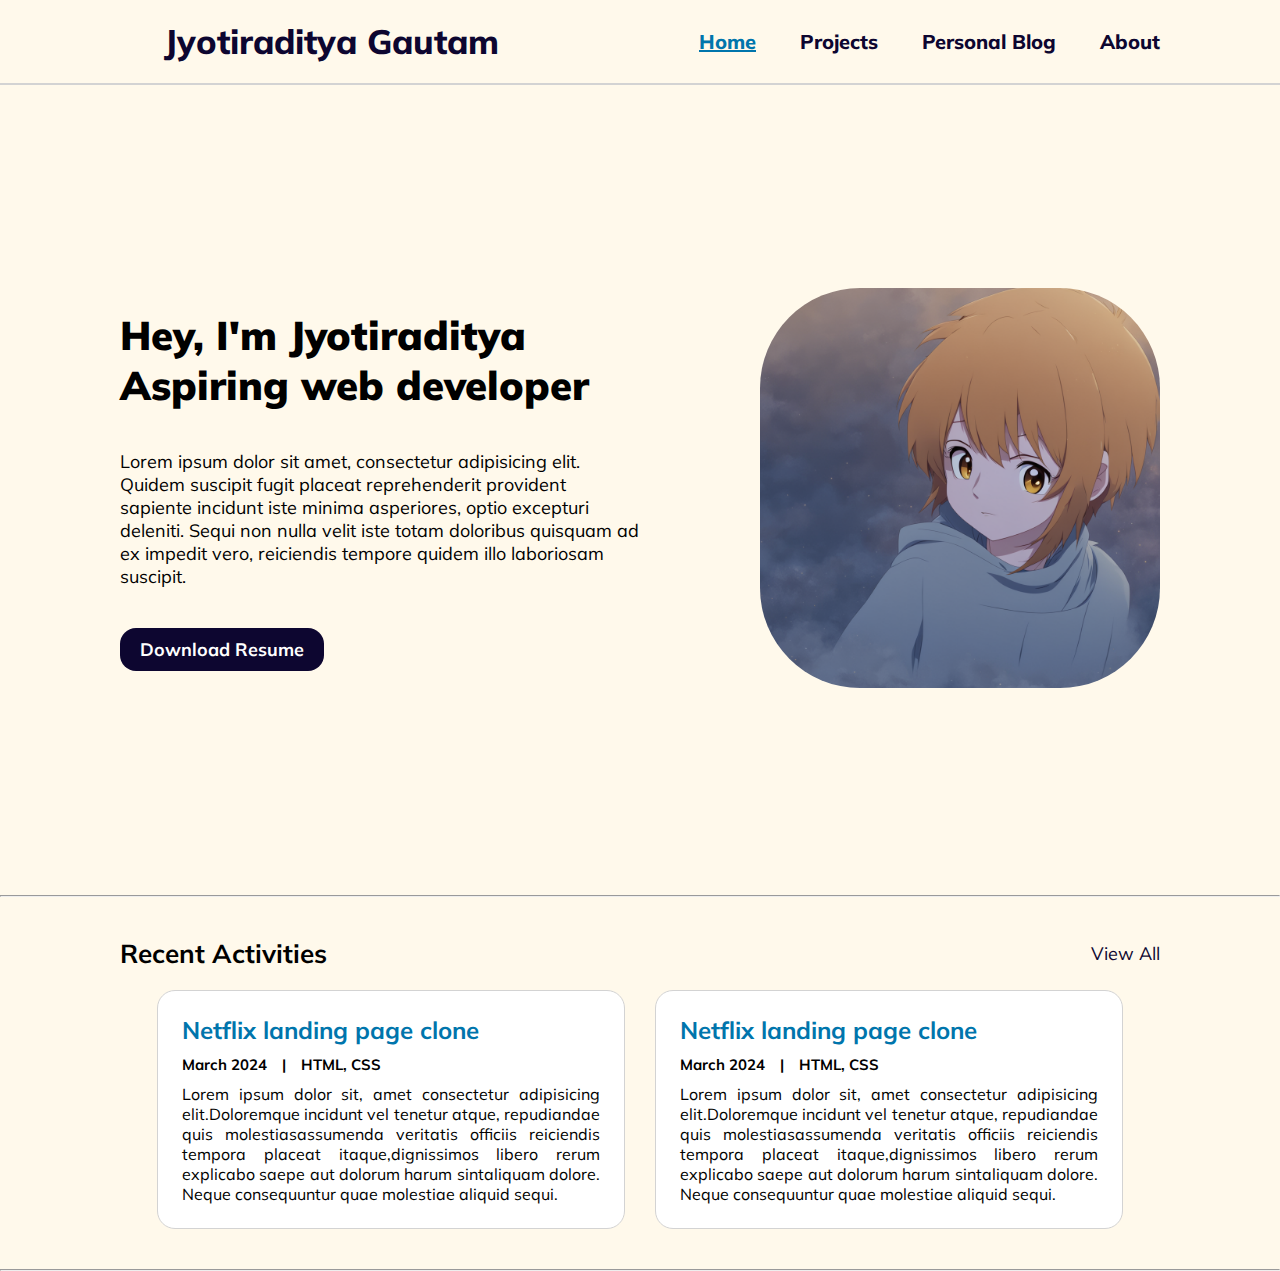
==== index.html @ eb699f63 "Initiated the portfolio website" ====
<!DOCTYPE html>
<html lang="en">
<head>
    <meta charset="UTF-8">
    <meta name="viewport" content="width=device-width, initial-scale=1.0">
    <title>Jyotiraditya Gautam</title>
    <link rel="shortcut icon" href="/assets/code.ico" type="image/x-icon">
    <link rel="stylesheet" href="/style.css">
</head>
<body>
    <nav>
        <div class="nav-items">
            <img src="" alt="" class="logo">
            <a href="/index.html" class="nav-name">Jyotiraditya Gautam</a>
        </div>
        <div class="nav-items">
            <a class="selected" href="/index.html">Home</a>
            <a href="/projects.html">Projects</a>
            <a href="/blog.html">Personal Blog</a>
            <a href="/about.html">About</a>
        </div>
    </nav>
    <main>
        <div class="info">
            <h1>
                Hey, I'm Jyotiraditya
                <br>
                Aspiring web developer
            </h1>
            <p>
                Lorem ipsum dolor sit amet, consectetur adipisicing elit. Quidem suscipit fugit placeat reprehenderit provident sapiente incidunt iste minima asperiores, optio excepturi deleniti. Sequi non nulla velit iste totam doloribus quisquam ad ex impedit vero, reiciendis tempore quidem illo laboriosam suscipit.
            </p>
            <button class="resume-btn">
                Download Resume
            </button>
        </div>
        <div class="desc-img">
            <img src="/assets/anime.png" alt="">
        </div>
    </main>
    <hr>
    <div class="recent">
        <div class="header">
            <h4>Recent Activities</h4>
            <a href="/blog.html" class="view-act">
                View All
            </a>
        </div>
        <div class="posts">
            <div class="post-content">
                <h3>
                    Netflix landing page clone
                </h3>
                <div class="details">
                    <h5>March 2024</h5>
                    <h5>|</h5>
                    <h5>HTML, CSS</h5>
                </div>
                <p>
                    Lorem ipsum dolor sit, amet consectetur adipisicing elit.Doloremque incidunt vel tenetur atque, repudiandae quis molestiasassumenda veritatis officiis reiciendis tempora placeat itaque,dignissimos libero rerum explicabo saepe aut dolorum harum sintaliquam dolore. Neque consequuntur quae molestiae aliquid sequi.
                </p>
            </div>
            <div class="post-content">
                <h3>
                    Netflix landing page clone
                </h3>
                <div class="details">
                    <h5>March 2024</h5>
                    <h5>|</h5>
                    <h5>HTML, CSS</h5>
                </div>
                <p>
                    Lorem ipsum dolor sit, amet consectetur adipisicing elit.Doloremque incidunt vel tenetur atque, repudiandae quis molestiasassumenda veritatis officiis reiciendis tempora placeat itaque,dignissimos libero rerum explicabo saepe aut dolorum harum sintaliquam dolore. Neque consequuntur quae molestiae aliquid sequi.
                </p>
            </div>
        </div>
    </div>
    <hr>
</body>
</html>
---- style.css ----
@import url('https://fonts.googleapis.com/css2?family=Mulish:ital,wght@0,200..1000;1,200..1000&family=Ubuntu:ital,wght@0,300;0,400;0,500;0,700;1,300;1,400;1,500;1,700&display=swap');


*{
    margin: 0;
    padding: 0;
    box-sizing: border-box;
    font-family: Mulish;
    /* cursor: none; */
}
body{
    background-color: #fff9eb;
}

nav a{
    text-decoration: none;
    color: #0D0630;
}

nav{
    width: 100%;
    padding: 20px 120px;
    display: flex;
    justify-content: space-between;
    align-items: center;
    font-size: 20px;
    font-weight: 800;
    border-bottom: 2px solid lightgray;
}

.nav-items{
    display: flex;
    gap: 44px;
}
.nav-name{
    font-size: 34px;
}
.nav-items a{
    transition: color 0.2s ease;
}

.nav-items a:hover,
.nav-items a.selected{
    color: #0075ac;
    text-decoration: underline;
}

main{
    /* margin-top: 100px; */
    padding: 0 120px;
    display: flex;
    justify-content: space-between;
    align-items: center;
    height: calc(100vh - 90px);
}
.info{
    width: 50%;
}
.info h1{
    font-size: 40px;
    font-weight: 900;
    margin-bottom: 40px;
}
.info p{
    font-size: 18px;
    margin-bottom: 40px;
}
.resume-btn{
    padding: 10px 20px;
    background-color: #0D0630;
    color: white;
    font-size: 18px;
    font-weight: bold;
    border-radius: 16px;
    border: none;
    transition: background 0.3s ease;
}
.resume-btn:hover{
    background-color: #0075ac;;
}
.desc-img img{
    width: 400px;
    border-radius: 25%;
}
.recent{
    
    padding: 40px 120px;
}

.recent .header{
    display: flex;
    align-items: center;
    justify-content: space-between;
    margin-bottom: 20px;
}

.recent .header h4{
    font-weight: 700;
    font-size: 26px;
}
.recent .header a{
    font-size: 18px;
    text-decoration: none;
    color: #0D0630;
}

.recent .posts{
    display: flex;
    justify-content: center;
    gap: 30px;
}
.post-content{
    background-color: rgb(255, 255, 255);
    padding: 24px;
    width: 45%;
    border: 1px solid lightgray;
    border-radius: 18px;
}
.details{
    font-size: 18px;
    display: flex;
    gap: 15px;
    margin-bottom: 10px;
}
.post-content h3{
    color: #0075ac;
    font-size: 24px;
    margin-bottom: 10px;
}
.post-content p{
    text-align: justify;
}
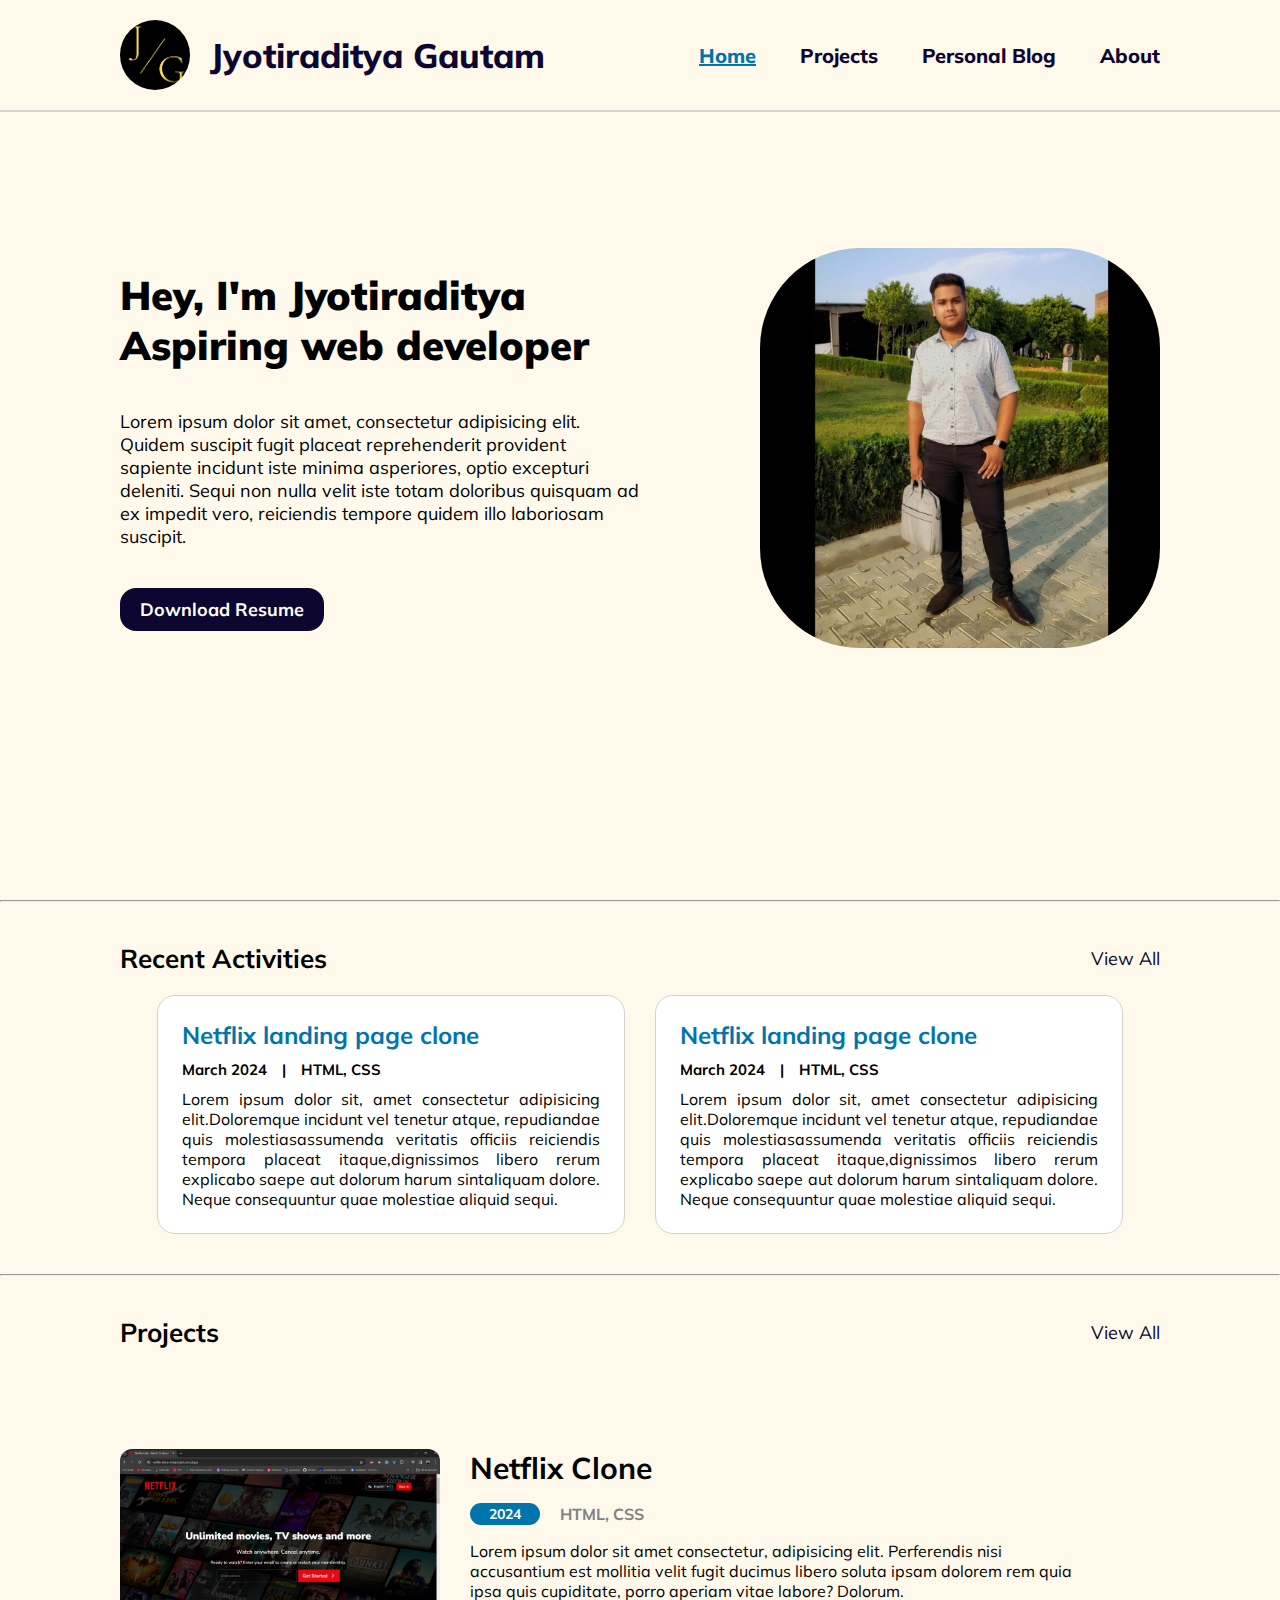
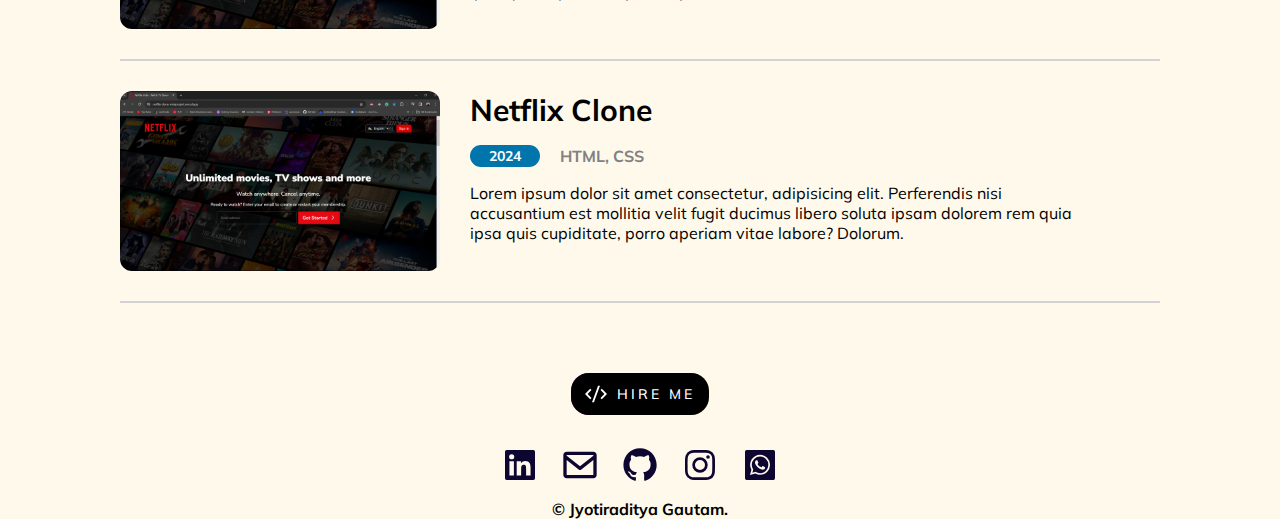
==== commit 9943abc6: "Added new files and updated portfolio. 10 March 2024" ====
--- a/index.html
+++ b/index.html
@@ -10,8 +10,10 @@
 <body>
     <nav>
         <div class="nav-items">
-            <img src="" alt="" class="logo">
-            <a href="/index.html" class="nav-name">Jyotiraditya Gautam</a>
+            <div class="name-logo">
+                <img src="/assets/logoself.jpg" alt="" class="logo">
+                <a href="/index.html" class="nav-name">Jyotiraditya Gautam</a>
+            </div>
         </div>
         <div class="nav-items">
             <a class="selected" href="/index.html">Home</a>
@@ -35,7 +37,7 @@
             </button>
         </div>
         <div class="desc-img">
-            <img src="/assets/anime.png" alt="">
+            <img src="/assets/self.jpg" alt="">
         </div>
     </main>
     <hr>
@@ -76,5 +78,55 @@
         </div>
     </div>
     <hr>
+    <div class="seperator">
+        <h4>Projects</h4>
+        <a href="/projects.html">View All</a>
+    </div>
+    <div class="project-container">
+        <div class="project-content">
+            <img src="/assets/netflix-ss.png" alt="">
+            <div class="project-desc">
+                <h3>Netflix Clone</h3>
+                <div class="project-info">
+                    <div class="year">2024</div>
+                    <h4>HTML, CSS</h4>
+                </div>
+                <p>
+                    Lorem ipsum dolor sit amet consectetur, adipisicing elit. Perferendis nisi accusantium est mollitia velit fugit ducimus libero soluta ipsam dolorem rem quia ipsa quis cupiditate, porro aperiam vitae labore? Dolorum.
+                </p>
+            </div>
+        </div>
+        <div class="project-content">
+            <img src="/assets/netflix-ss.png" alt="">
+            <div class="project-desc">
+                <h3>Netflix Clone</h3>
+                <div class="project-info">
+                    <div class="year">2024</div>
+                    <h4>HTML, CSS</h4>
+                </div>
+                <p>
+                    Lorem ipsum dolor sit amet consectetur, adipisicing elit. Perferendis nisi accusantium est mollitia velit fugit ducimus libero soluta ipsam dolorem rem quia ipsa quis cupiditate, porro aperiam vitae labore? Dolorum.
+                </p>
+            </div>
+        </div>
+    </div>
+    <footer>
+        <div class="socials">
+            <button class="hire-btn">
+                <span>
+                    <svg viewBox="0 0 24 24" xmlns="http://www.w3.org/2000/svg"><path d="M0 0h24v24H0z" fill="none"></path><path d="M24 12l-5.657 5.657-1.414-1.414L21.172 12l-4.243-4.243 1.414-1.414L24 12zM2.828 12l4.243 4.243-1.414 1.414L0 12l5.657-5.657L7.07 7.757 2.828 12zm6.96 9H7.66l6.552-18h2.128L9.788 21z" fill="currentColor"></path></svg>
+                    HIRE ME
+                </span>
+            </button>
+            <div class="links">
+                <a href="https://www.linkedin.com/in/jyotiraditya1924/" target="_blank"><svg xmlns="http://www.w3.org/2000/svg" width="40" height="40" viewBox="0 0 24 24" style="fill: #0D0630"><path d="M20 3H4a1 1 0 0 0-1 1v16a1 1 0 0 0 1 1h16a1 1 0 0 0 1-1V4a1 1 0 0 0-1-1zM8.339 18.337H5.667v-8.59h2.672v8.59zM7.003 8.574a1.548 1.548 0 1 1 0-3.096 1.548 1.548 0 0 1 0 3.096zm11.335 9.763h-2.669V14.16c0-.996-.018-2.277-1.388-2.277-1.39 0-1.601 1.086-1.601 2.207v4.248h-2.667v-8.59h2.56v1.174h.037c.355-.675 1.227-1.387 2.524-1.387 2.704 0 3.203 1.778 3.203 4.092v4.71z"></path></svg></a>
+                <a href="mailto:jyotiradityagautam@gmail.com"><svg xmlns="http://www.w3.org/2000/svg" width="40" height="40" viewBox="0 0 24 24" style="fill: #0D0630"><path d="M20 4H4c-1.103 0-2 .897-2 2v12c0 1.103.897 2 2 2h16c1.103 0 2-.897 2-2V6c0-1.103-.897-2-2-2zm0 2v.511l-8 6.223-8-6.222V6h16zM4 18V9.044l7.386 5.745a.994.994 0 0 0 1.228 0L20 9.044 20.002 18H4z"></path></svg></a>
+                <a href="https://github.com/Jyotir-1924"><svg xmlns="http://www.w3.org/2000/svg" width="40" height="40" viewBox="0 0 24 24" style="fill: #0D0630"><path fill-rule="evenodd" clip-rule="evenodd" d="M12.026 2c-5.509 0-9.974 4.465-9.974 9.974 0 4.406 2.857 8.145 6.821 9.465.499.09.679-.217.679-.481 0-.237-.008-.865-.011-1.696-2.775.602-3.361-1.338-3.361-1.338-.452-1.152-1.107-1.459-1.107-1.459-.905-.619.069-.605.069-.605 1.002.07 1.527 1.028 1.527 1.028.89 1.524 2.336 1.084 2.902.829.091-.645.351-1.085.635-1.334-2.214-.251-4.542-1.107-4.542-4.93 0-1.087.389-1.979 1.024-2.675-.101-.253-.446-1.268.099-2.64 0 0 .837-.269 2.742 1.021a9.582 9.582 0 0 1 2.496-.336 9.554 9.554 0 0 1 2.496.336c1.906-1.291 2.742-1.021 2.742-1.021.545 1.372.203 2.387.099 2.64.64.696 1.024 1.587 1.024 2.675 0 3.833-2.33 4.675-4.552 4.922.355.308.675.916.675 1.846 0 1.334-.012 2.41-.012 2.737 0 .267.178.577.687.479C19.146 20.115 22 16.379 22 11.974 22 6.465 17.535 2 12.026 2z"></path></svg></a>
+                <a href="https://www.instagram.com/jyotir.aditya.gautam/"><svg xmlns="http://www.w3.org/2000/svg" width="40" height="40" viewBox="0 0 24 24" style="fill: #0D0630"><path d="M11.999 7.377a4.623 4.623 0 1 0 0 9.248 4.623 4.623 0 0 0 0-9.248zm0 7.627a3.004 3.004 0 1 1 0-6.008 3.004 3.004 0 0 1 0 6.008z"></path><circle cx="16.806" cy="7.207" r="1.078"></circle><path d="M20.533 6.111A4.605 4.605 0 0 0 17.9 3.479a6.606 6.606 0 0 0-2.186-.42c-.963-.042-1.268-.054-3.71-.054s-2.755 0-3.71.054a6.554 6.554 0 0 0-2.184.42 4.6 4.6 0 0 0-2.633 2.632 6.585 6.585 0 0 0-.419 2.186c-.043.962-.056 1.267-.056 3.71 0 2.442 0 2.753.056 3.71.015.748.156 1.486.419 2.187a4.61 4.61 0 0 0 2.634 2.632 6.584 6.584 0 0 0 2.185.45c.963.042 1.268.055 3.71.055s2.755 0 3.71-.055a6.615 6.615 0 0 0 2.186-.419 4.613 4.613 0 0 0 2.633-2.633c.263-.7.404-1.438.419-2.186.043-.962.056-1.267.056-3.71s0-2.753-.056-3.71a6.581 6.581 0 0 0-.421-2.217zm-1.218 9.532a5.043 5.043 0 0 1-.311 1.688 2.987 2.987 0 0 1-1.712 1.711 4.985 4.985 0 0 1-1.67.311c-.95.044-1.218.055-3.654.055-2.438 0-2.687 0-3.655-.055a4.96 4.96 0 0 1-1.669-.311 2.985 2.985 0 0 1-1.719-1.711 5.08 5.08 0 0 1-.311-1.669c-.043-.95-.053-1.218-.053-3.654 0-2.437 0-2.686.053-3.655a5.038 5.038 0 0 1 .311-1.687c.305-.789.93-1.41 1.719-1.712a5.01 5.01 0 0 1 1.669-.311c.951-.043 1.218-.055 3.655-.055s2.687 0 3.654.055a4.96 4.96 0 0 1 1.67.311 2.991 2.991 0 0 1 1.712 1.712 5.08 5.08 0 0 1 .311 1.669c.043.951.054 1.218.054 3.655 0 2.436 0 2.698-.043 3.654h-.011z"></path></svg></a>
+                <a href="https://wa.me/916202332407/?text=Hey%20Jyotiraditya%21%20I%20would%20like%20to%20connect%20with%20you." target="_blank"><svg xmlns="http://www.w3.org/2000/svg" width="40" height="40" viewBox="0 0 24 24" style="fill: #0D0630"><path d="M12.043 6.925a4.985 4.985 0 0 0-4.98 4.979c-.001.94.263 1.856.761 2.649l.118.188-.503 1.837 1.885-.494.181.108a4.97 4.97 0 0 0 2.535.693h.001a4.986 4.986 0 0 0 4.979-4.978 4.946 4.946 0 0 0-1.456-3.522 4.946 4.946 0 0 0-3.521-1.46zm2.928 7.118c-.125.35-.723.668-1.01.711a2.044 2.044 0 0 1-.943-.059 8.51 8.51 0 0 1-.853-.315c-1.502-.648-2.482-2.159-2.558-2.26-.074-.1-.61-.812-.61-1.548 0-.737.386-1.099.523-1.249a.552.552 0 0 1 .4-.186c.1 0 .199.001.287.005.092.004.215-.035.336.257.125.3.425 1.036.462 1.111.037.074.062.162.013.262-.05.101-.074.162-.15.25-.074.088-.157.195-.224.263-.075.074-.153.155-.066.305.088.149.388.64.832 1.037.572.51 1.055.667 1.204.743.15.074.237.063.325-.038.087-.101.374-.437.474-.586.1-.15.199-.125.337-.076.137.051.873.412 1.022.487.148.074.249.112.287.175.036.062.036.361-.088.711z"></path><path d="M20 3H4a1 1 0 0 0-1 1v16a1 1 0 0 0 1 1h16a1 1 0 0 0 1-1V4a1 1 0 0 0-1-1zm-7.96 14.896h-.002a5.98 5.98 0 0 1-2.862-.729L6 18l.85-3.104a5.991 5.991 0 0 1 5.19-8.983 5.95 5.95 0 0 1 4.238 1.757 5.95 5.95 0 0 1 1.751 4.237 5.998 5.998 0 0 1-5.989 5.989z"></path></svg></a>
+            </div>
+            <p> &#169 Jyotiraditya Gautam.</p>
+        </div>
+    </footer>
 </body>
 </html>--- a/style.css
+++ b/style.css
@@ -6,7 +6,6 @@
     padding: 0;
     box-sizing: border-box;
     font-family: Mulish;
-    /* cursor: none; */
 }
 body{
     background-color: #fff9eb;
@@ -26,6 +25,13 @@
     font-size: 20px;
     font-weight: 800;
     border-bottom: 2px solid lightgray;
+    position: fixed;
+    z-index: 10;
+    background-color: #fff9eb;
+}
+.logo{
+    height: 70px;
+    border-radius: 50%;
 }
 
 .nav-items{
@@ -44,14 +50,18 @@
     color: #0075ac;
     text-decoration: underline;
 }
+.name-logo{
+    display: flex;
+    align-items: center;
+    gap: 20px;
+}
 
 main{
-    /* margin-top: 100px; */
     padding: 0 120px;
     display: flex;
     justify-content: space-between;
     align-items: center;
-    height: calc(100vh - 90px);
+    height: calc(100vh);
 }
 .info{
     width: 50%;
@@ -94,7 +104,8 @@
     margin-bottom: 20px;
 }
 
-.recent .header h4{
+.recent .header h4,
+.seperator h4{
     font-weight: 700;
     font-size: 26px;
 }
@@ -129,4 +140,144 @@
 }
 .post-content p{
     text-align: justify;
-}+}
+
+.seperator,.project-container{
+    padding: 40px 120px;
+}
+.seperator{
+    display: flex;
+    align-items: center;
+    justify-content: space-between;
+    margin-bottom: 20px;
+}
+.seperator a{
+    font-size: 18px;
+    text-decoration: none;
+    color: #0D0630;
+}
+
+.project-container img{
+    width: 320px;
+    border-radius: 12px;
+}
+
+.project-content{
+    display: flex;
+    gap: 30px;
+    margin-bottom: 30px;
+    padding-bottom: 30px;
+    border-bottom: 2px solid lightgray;
+}
+.project-desc h3{
+    font-size: 30px;
+    margin-bottom: 16px;
+}
+.project-info{
+    display: flex;
+    gap: 20px;
+    align-items: center;
+    margin-bottom: 16px;
+}
+.year{
+    background-color: #0075ac;
+    color: white;
+    width: 70px;
+    text-align: center;
+    padding: 2px 14px;
+    font-size: 14px;
+    font-weight: 700;
+    border-radius: 20px;
+}
+.project-info h4{
+    color: rgb(129, 129, 129);
+}
+.project-desc p{
+    width: 90%;
+}
+.socials{
+    display: flex;
+    flex-direction: column;
+    align-items: center;
+}
+.socials p{
+    font-weight: 700;
+}
+.links{
+    display: flex;
+    gap: 20px;
+    margin: 10px 0px;
+}
+
+.hire-btn {
+    position: relative;
+    font-weight: 500;
+    font-size: 14px;
+    letter-spacing: 3px;
+    border-radius: 18px;
+    cursor: pointer;
+    border: none;
+    background: linear-gradient(to right, #a805a8, #c5d13d);
+    color: white;
+    overflow: hidden;
+    margin-bottom: 20px;
+  }
+  
+.hire-btn svg {
+    width: 22px;
+    margin-right: 10px;
+}
+  
+.hire-btn span {
+    position: relative;
+    z-index: 10;
+    transition: color 0.4s;
+    display: inline-flex;
+    align-items: center;
+    padding: 10px 14px;
+}
+  
+.hire-btn::before,
+.hire-btn::after {
+    position: absolute;
+    top: 0;
+    left: 0;
+    width: 100%;
+    height: 100%;
+}
+  
+.hire-btn::before {
+    content: "";
+    background: #000;
+    width: 120%;
+    left: -10%;
+    transform: skew(30deg);
+    transition: transform 0.8s cubic-bezier(0.3, 1, 0.8, 1);
+}
+  
+.hire-btn:hover::before {
+    color: black;
+    transform: translate3d(100%, 0, 0);
+}
+  
+.hire-btn:active {
+    transform: scale(0.95);
+}
+
+.project-title{
+    margin: 80px 0px 40px 0px;
+    color: #0D0630;
+}
+.project-title a{
+    text-decoration: none;
+    font-size: 30px;
+    font-weight: 700;
+    color: #0D0630;
+}
+.project-title a:hover,
+.project-title a.selected{
+    font-size: 30px;
+    font-weight: 700;
+    color: #0075ac;
+    text-decoration: underline;
+}
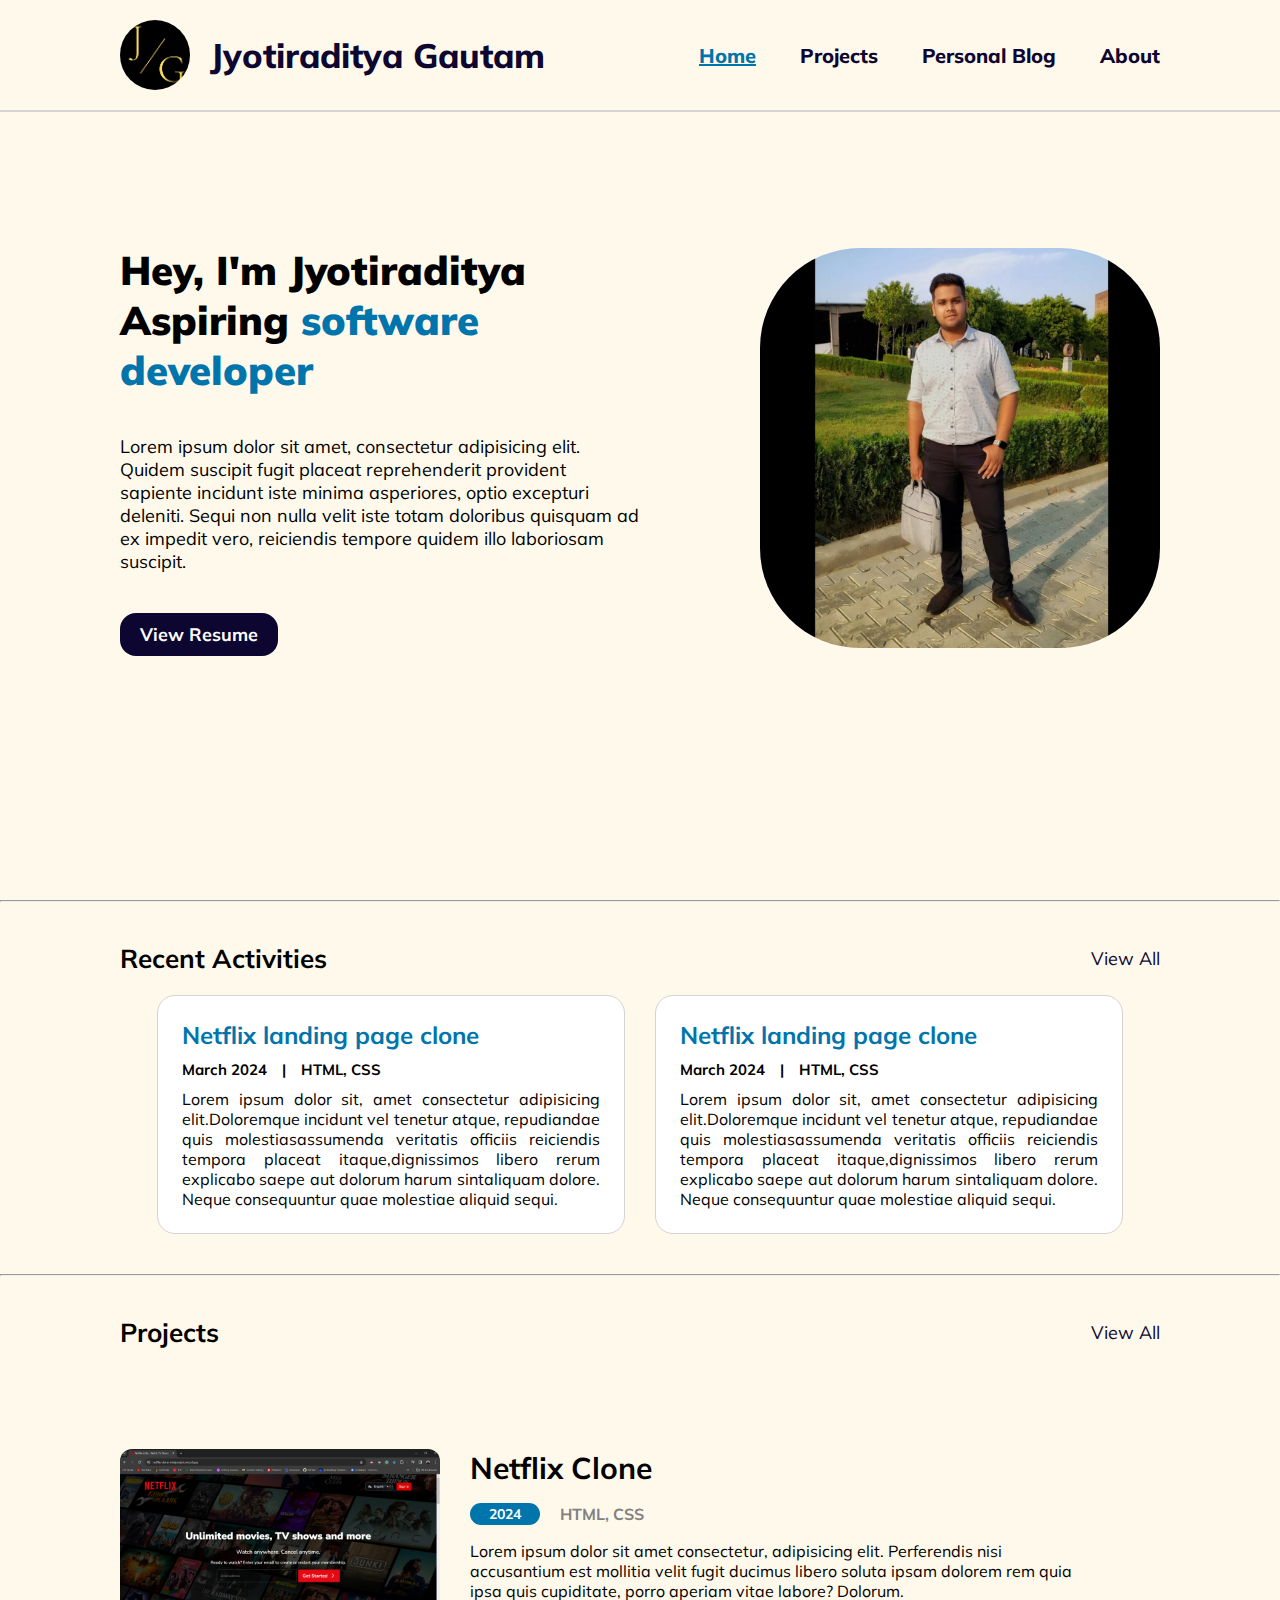
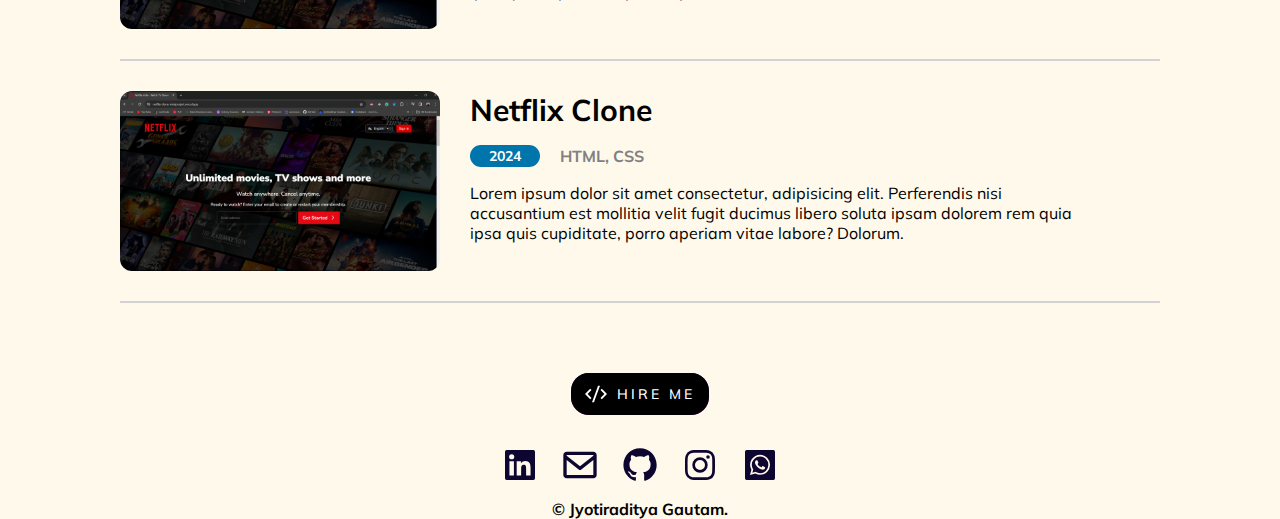
==== commit 9653708f: "Updated" ====
--- a/index.html
+++ b/index.html
@@ -27,13 +27,13 @@
             <h1>
                 Hey, I'm Jyotiraditya
                 <br>
-                Aspiring web developer
+                Aspiring <span class="title">software developer</span>
             </h1>
             <p>
                 Lorem ipsum dolor sit amet, consectetur adipisicing elit. Quidem suscipit fugit placeat reprehenderit provident sapiente incidunt iste minima asperiores, optio excepturi deleniti. Sequi non nulla velit iste totam doloribus quisquam ad ex impedit vero, reiciendis tempore quidem illo laboriosam suscipit.
             </p>
             <button class="resume-btn">
-                Download Resume
+                View Resume
             </button>
         </div>
         <div class="desc-img">
--- a/style.css
+++ b/style.css
@@ -6,6 +6,10 @@
     padding: 0;
     box-sizing: border-box;
     font-family: Mulish;
+}
+*::selection{
+    background-color: #23004b;
+    color: white;
 }
 body{
     background-color: #fff9eb;
@@ -63,6 +67,9 @@
     align-items: center;
     height: calc(100vh);
 }
+.title{
+    color: #0075ac;
+}
 .info{
     width: 50%;
 }
@@ -86,7 +93,10 @@
     transition: background 0.3s ease;
 }
 .resume-btn:hover{
-    background-color: #0075ac;;
+    background-color: #0075ac;
+}
+.resume-btn:active{
+    transform: scale(0.95);
 }
 .desc-img img{
     width: 400px;
@@ -133,7 +143,7 @@
     gap: 15px;
     margin-bottom: 10px;
 }
-.post-content h3{
+.post-content h3,.blog-content h3{
     color: #0075ac;
     font-size: 24px;
     margin-bottom: 10px;
@@ -217,7 +227,7 @@
     border-radius: 18px;
     cursor: pointer;
     border: none;
-    background: linear-gradient(to right, #a805a8, #c5d13d);
+    background: linear-gradient(to top, #e02de0,#000ea9);
     color: white;
     overflow: hidden;
     margin-bottom: 20px;
@@ -251,8 +261,7 @@
     background: #000;
     width: 120%;
     left: -10%;
-    transform: skew(30deg);
-    transition: transform 0.8s cubic-bezier(0.3, 1, 0.8, 1);
+    transition: transform 0.8s cubic-bezier(0.3,1,0.5,1);
 }
   
 .hire-btn:hover::before {
@@ -281,3 +290,56 @@
     color: #0075ac;
     text-decoration: underline;
 }
+.blog-title {
+    margin-top: 100px;
+    margin-bottom: 30px;
+}
+.blog-title a{
+    margin-bottom: 20px;
+    text-decoration: none;
+    font-size: 30px;
+    font-weight: 600;
+    color: #0D0630;
+    transition: color 0.3s ease;
+}
+.blog-title a:hover{
+    color: #0075ac;
+    text-decoration: underline;
+}
+.blog-content{
+    background-color: rgb(255, 255, 255);
+    padding: 24px;
+    width: 95%;
+    border: 1px solid lightgray;
+    border-radius: 18px;
+}
+.blogs{
+    margin: 0px auto;
+    display: flex;
+    flex-direction: column;
+    align-items: center;
+    gap: 45px;
+}
+.share{
+    display: flex;
+    align-items: center;
+    justify-content: flex-end;
+    gap: 10px;
+}
+.blog-read-more{
+    padding: 6px 10px;
+    background-color: #0D0630;
+    color: white;
+    font-size: 12px;
+    font-weight: bold;
+    border-radius: 16px;
+    border: none;
+    transition: background 0.3s ease;
+}
+
+.blog-read-more:hover{
+    background-color: #0075ac;
+}
+.blog-share-icons:hover{
+    fill: #0075ac;
+}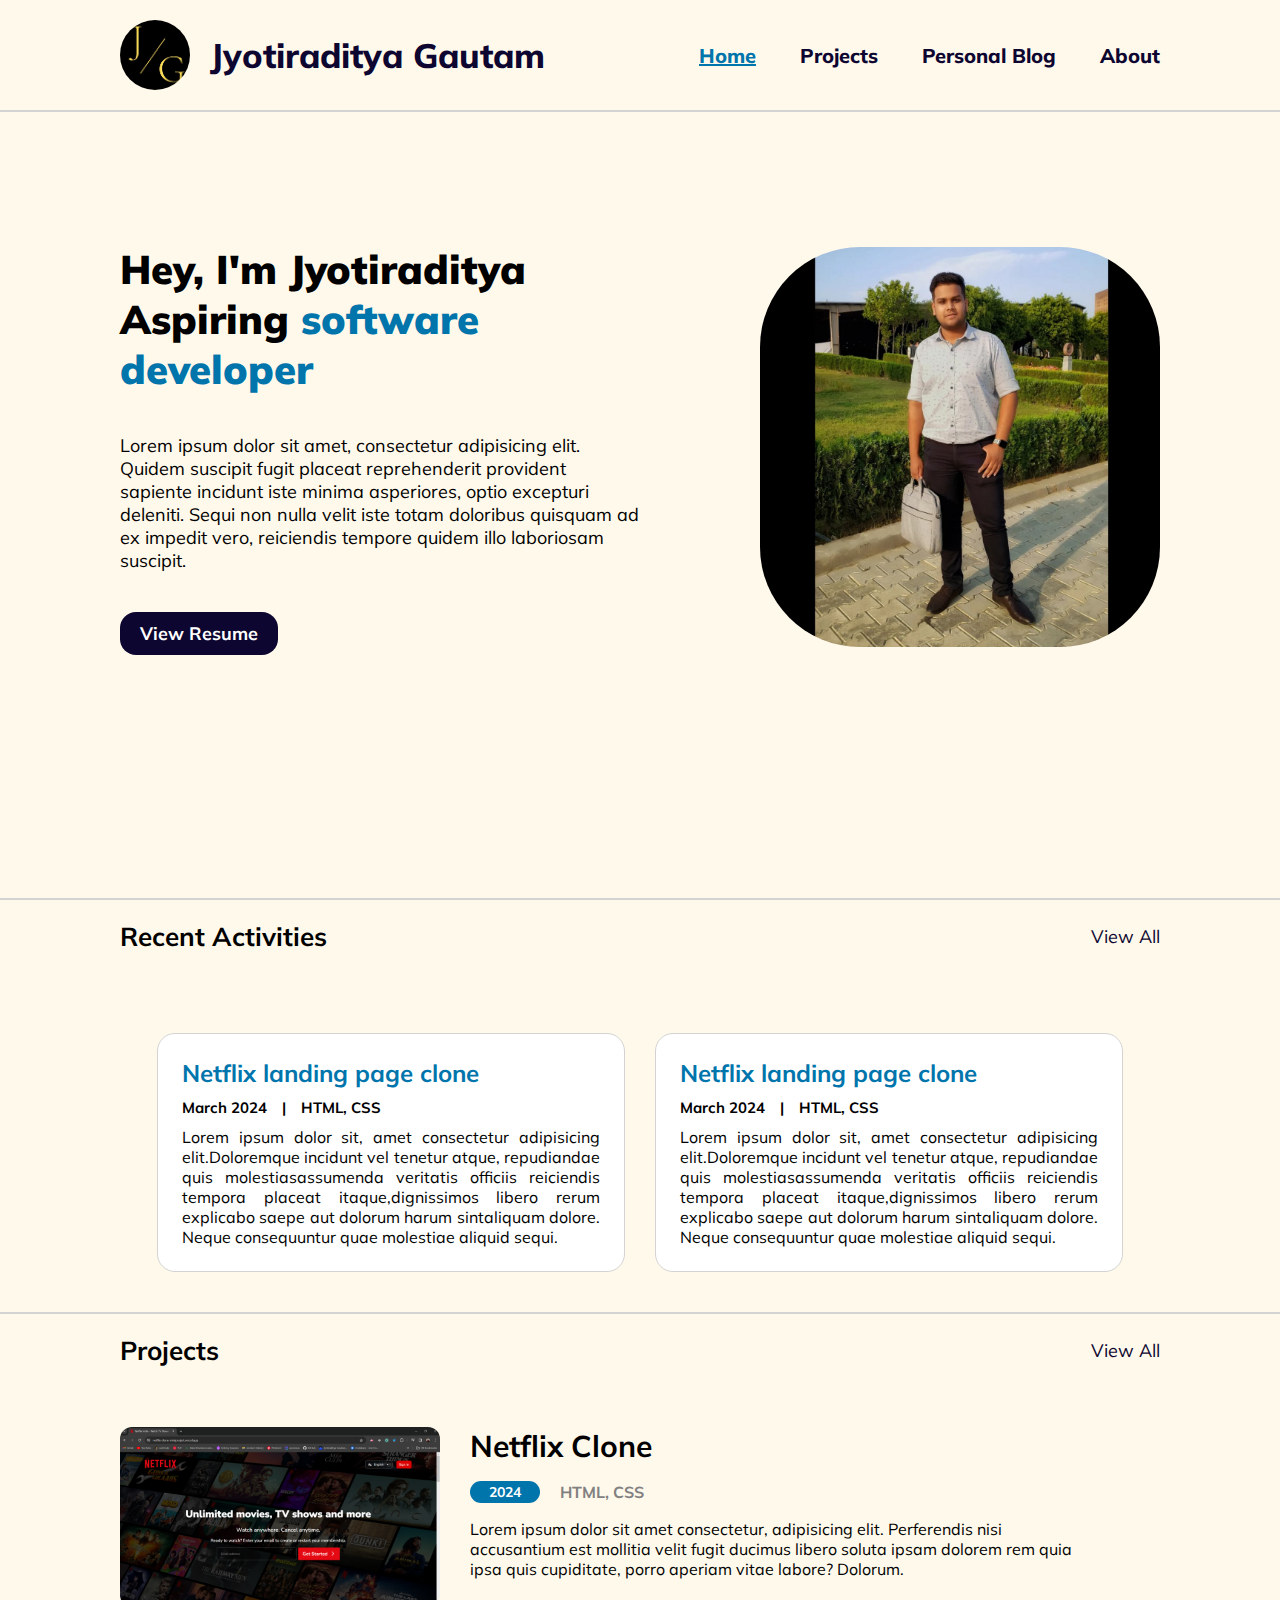
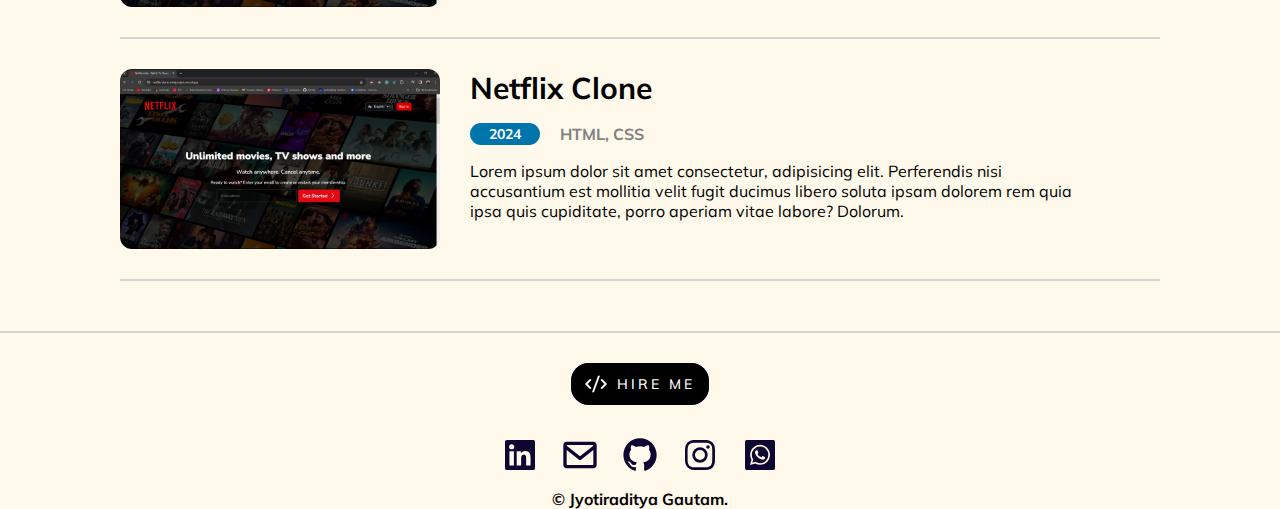
==== commit 427ce285: "Updated" ====
--- a/index.html
+++ b/index.html
@@ -40,14 +40,13 @@
             <img src="/assets/self.jpg" alt="">
         </div>
     </main>
-    <hr>
+    <div class="seperator">
+        <h4>Recent Activities</h4>
+        <a href="/blog.html" class="view-act">
+            View All
+        </a>
+    </div>
     <div class="recent">
-        <div class="header">
-            <h4>Recent Activities</h4>
-            <a href="/blog.html" class="view-act">
-                View All
-            </a>
-        </div>
         <div class="posts">
             <div class="post-content">
                 <h3>
@@ -77,7 +76,6 @@
             </div>
         </div>
     </div>
-    <hr>
     <div class="seperator">
         <h4>Projects</h4>
         <a href="/projects.html">View All</a>
@@ -121,8 +119,8 @@
             <div class="links">
                 <a href="https://www.linkedin.com/in/jyotiraditya1924/" target="_blank"><svg xmlns="http://www.w3.org/2000/svg" width="40" height="40" viewBox="0 0 24 24" style="fill: #0D0630"><path d="M20 3H4a1 1 0 0 0-1 1v16a1 1 0 0 0 1 1h16a1 1 0 0 0 1-1V4a1 1 0 0 0-1-1zM8.339 18.337H5.667v-8.59h2.672v8.59zM7.003 8.574a1.548 1.548 0 1 1 0-3.096 1.548 1.548 0 0 1 0 3.096zm11.335 9.763h-2.669V14.16c0-.996-.018-2.277-1.388-2.277-1.39 0-1.601 1.086-1.601 2.207v4.248h-2.667v-8.59h2.56v1.174h.037c.355-.675 1.227-1.387 2.524-1.387 2.704 0 3.203 1.778 3.203 4.092v4.71z"></path></svg></a>
                 <a href="mailto:jyotiradityagautam@gmail.com"><svg xmlns="http://www.w3.org/2000/svg" width="40" height="40" viewBox="0 0 24 24" style="fill: #0D0630"><path d="M20 4H4c-1.103 0-2 .897-2 2v12c0 1.103.897 2 2 2h16c1.103 0 2-.897 2-2V6c0-1.103-.897-2-2-2zm0 2v.511l-8 6.223-8-6.222V6h16zM4 18V9.044l7.386 5.745a.994.994 0 0 0 1.228 0L20 9.044 20.002 18H4z"></path></svg></a>
-                <a href="https://github.com/Jyotir-1924"><svg xmlns="http://www.w3.org/2000/svg" width="40" height="40" viewBox="0 0 24 24" style="fill: #0D0630"><path fill-rule="evenodd" clip-rule="evenodd" d="M12.026 2c-5.509 0-9.974 4.465-9.974 9.974 0 4.406 2.857 8.145 6.821 9.465.499.09.679-.217.679-.481 0-.237-.008-.865-.011-1.696-2.775.602-3.361-1.338-3.361-1.338-.452-1.152-1.107-1.459-1.107-1.459-.905-.619.069-.605.069-.605 1.002.07 1.527 1.028 1.527 1.028.89 1.524 2.336 1.084 2.902.829.091-.645.351-1.085.635-1.334-2.214-.251-4.542-1.107-4.542-4.93 0-1.087.389-1.979 1.024-2.675-.101-.253-.446-1.268.099-2.64 0 0 .837-.269 2.742 1.021a9.582 9.582 0 0 1 2.496-.336 9.554 9.554 0 0 1 2.496.336c1.906-1.291 2.742-1.021 2.742-1.021.545 1.372.203 2.387.099 2.64.64.696 1.024 1.587 1.024 2.675 0 3.833-2.33 4.675-4.552 4.922.355.308.675.916.675 1.846 0 1.334-.012 2.41-.012 2.737 0 .267.178.577.687.479C19.146 20.115 22 16.379 22 11.974 22 6.465 17.535 2 12.026 2z"></path></svg></a>
-                <a href="https://www.instagram.com/jyotir.aditya.gautam/"><svg xmlns="http://www.w3.org/2000/svg" width="40" height="40" viewBox="0 0 24 24" style="fill: #0D0630"><path d="M11.999 7.377a4.623 4.623 0 1 0 0 9.248 4.623 4.623 0 0 0 0-9.248zm0 7.627a3.004 3.004 0 1 1 0-6.008 3.004 3.004 0 0 1 0 6.008z"></path><circle cx="16.806" cy="7.207" r="1.078"></circle><path d="M20.533 6.111A4.605 4.605 0 0 0 17.9 3.479a6.606 6.606 0 0 0-2.186-.42c-.963-.042-1.268-.054-3.71-.054s-2.755 0-3.71.054a6.554 6.554 0 0 0-2.184.42 4.6 4.6 0 0 0-2.633 2.632 6.585 6.585 0 0 0-.419 2.186c-.043.962-.056 1.267-.056 3.71 0 2.442 0 2.753.056 3.71.015.748.156 1.486.419 2.187a4.61 4.61 0 0 0 2.634 2.632 6.584 6.584 0 0 0 2.185.45c.963.042 1.268.055 3.71.055s2.755 0 3.71-.055a6.615 6.615 0 0 0 2.186-.419 4.613 4.613 0 0 0 2.633-2.633c.263-.7.404-1.438.419-2.186.043-.962.056-1.267.056-3.71s0-2.753-.056-3.71a6.581 6.581 0 0 0-.421-2.217zm-1.218 9.532a5.043 5.043 0 0 1-.311 1.688 2.987 2.987 0 0 1-1.712 1.711 4.985 4.985 0 0 1-1.67.311c-.95.044-1.218.055-3.654.055-2.438 0-2.687 0-3.655-.055a4.96 4.96 0 0 1-1.669-.311 2.985 2.985 0 0 1-1.719-1.711 5.08 5.08 0 0 1-.311-1.669c-.043-.95-.053-1.218-.053-3.654 0-2.437 0-2.686.053-3.655a5.038 5.038 0 0 1 .311-1.687c.305-.789.93-1.41 1.719-1.712a5.01 5.01 0 0 1 1.669-.311c.951-.043 1.218-.055 3.655-.055s2.687 0 3.654.055a4.96 4.96 0 0 1 1.67.311 2.991 2.991 0 0 1 1.712 1.712 5.08 5.08 0 0 1 .311 1.669c.043.951.054 1.218.054 3.655 0 2.436 0 2.698-.043 3.654h-.011z"></path></svg></a>
+                <a href="https://github.com/Jyotir-1924" target="_blank"><svg xmlns="http://www.w3.org/2000/svg" width="40" height="40" viewBox="0 0 24 24" style="fill: #0D0630"><path fill-rule="evenodd" clip-rule="evenodd" d="M12.026 2c-5.509 0-9.974 4.465-9.974 9.974 0 4.406 2.857 8.145 6.821 9.465.499.09.679-.217.679-.481 0-.237-.008-.865-.011-1.696-2.775.602-3.361-1.338-3.361-1.338-.452-1.152-1.107-1.459-1.107-1.459-.905-.619.069-.605.069-.605 1.002.07 1.527 1.028 1.527 1.028.89 1.524 2.336 1.084 2.902.829.091-.645.351-1.085.635-1.334-2.214-.251-4.542-1.107-4.542-4.93 0-1.087.389-1.979 1.024-2.675-.101-.253-.446-1.268.099-2.64 0 0 .837-.269 2.742 1.021a9.582 9.582 0 0 1 2.496-.336 9.554 9.554 0 0 1 2.496.336c1.906-1.291 2.742-1.021 2.742-1.021.545 1.372.203 2.387.099 2.64.64.696 1.024 1.587 1.024 2.675 0 3.833-2.33 4.675-4.552 4.922.355.308.675.916.675 1.846 0 1.334-.012 2.41-.012 2.737 0 .267.178.577.687.479C19.146 20.115 22 16.379 22 11.974 22 6.465 17.535 2 12.026 2z"></path></svg></a>
+                <a href="https://www.instagram.com/jyotir.aditya.gautam/" target="_blank"><svg xmlns="http://www.w3.org/2000/svg" width="40" height="40" viewBox="0 0 24 24" style="fill: #0D0630"><path d="M11.999 7.377a4.623 4.623 0 1 0 0 9.248 4.623 4.623 0 0 0 0-9.248zm0 7.627a3.004 3.004 0 1 1 0-6.008 3.004 3.004 0 0 1 0 6.008z"></path><circle cx="16.806" cy="7.207" r="1.078"></circle><path d="M20.533 6.111A4.605 4.605 0 0 0 17.9 3.479a6.606 6.606 0 0 0-2.186-.42c-.963-.042-1.268-.054-3.71-.054s-2.755 0-3.71.054a6.554 6.554 0 0 0-2.184.42 4.6 4.6 0 0 0-2.633 2.632 6.585 6.585 0 0 0-.419 2.186c-.043.962-.056 1.267-.056 3.71 0 2.442 0 2.753.056 3.71.015.748.156 1.486.419 2.187a4.61 4.61 0 0 0 2.634 2.632 6.584 6.584 0 0 0 2.185.45c.963.042 1.268.055 3.71.055s2.755 0 3.71-.055a6.615 6.615 0 0 0 2.186-.419 4.613 4.613 0 0 0 2.633-2.633c.263-.7.404-1.438.419-2.186.043-.962.056-1.267.056-3.71s0-2.753-.056-3.71a6.581 6.581 0 0 0-.421-2.217zm-1.218 9.532a5.043 5.043 0 0 1-.311 1.688 2.987 2.987 0 0 1-1.712 1.711 4.985 4.985 0 0 1-1.67.311c-.95.044-1.218.055-3.654.055-2.438 0-2.687 0-3.655-.055a4.96 4.96 0 0 1-1.669-.311 2.985 2.985 0 0 1-1.719-1.711 5.08 5.08 0 0 1-.311-1.669c-.043-.95-.053-1.218-.053-3.654 0-2.437 0-2.686.053-3.655a5.038 5.038 0 0 1 .311-1.687c.305-.789.93-1.41 1.719-1.712a5.01 5.01 0 0 1 1.669-.311c.951-.043 1.218-.055 3.655-.055s2.687 0 3.654.055a4.96 4.96 0 0 1 1.67.311 2.991 2.991 0 0 1 1.712 1.712 5.08 5.08 0 0 1 .311 1.669c.043.951.054 1.218.054 3.655 0 2.436 0 2.698-.043 3.654h-.011z"></path></svg></a>
                 <a href="https://wa.me/916202332407/?text=Hey%20Jyotiraditya%21%20I%20would%20like%20to%20connect%20with%20you." target="_blank"><svg xmlns="http://www.w3.org/2000/svg" width="40" height="40" viewBox="0 0 24 24" style="fill: #0D0630"><path d="M12.043 6.925a4.985 4.985 0 0 0-4.98 4.979c-.001.94.263 1.856.761 2.649l.118.188-.503 1.837 1.885-.494.181.108a4.97 4.97 0 0 0 2.535.693h.001a4.986 4.986 0 0 0 4.979-4.978 4.946 4.946 0 0 0-1.456-3.522 4.946 4.946 0 0 0-3.521-1.46zm2.928 7.118c-.125.35-.723.668-1.01.711a2.044 2.044 0 0 1-.943-.059 8.51 8.51 0 0 1-.853-.315c-1.502-.648-2.482-2.159-2.558-2.26-.074-.1-.61-.812-.61-1.548 0-.737.386-1.099.523-1.249a.552.552 0 0 1 .4-.186c.1 0 .199.001.287.005.092.004.215-.035.336.257.125.3.425 1.036.462 1.111.037.074.062.162.013.262-.05.101-.074.162-.15.25-.074.088-.157.195-.224.263-.075.074-.153.155-.066.305.088.149.388.64.832 1.037.572.51 1.055.667 1.204.743.15.074.237.063.325-.038.087-.101.374-.437.474-.586.1-.15.199-.125.337-.076.137.051.873.412 1.022.487.148.074.249.112.287.175.036.062.036.361-.088.711z"></path><path d="M20 3H4a1 1 0 0 0-1 1v16a1 1 0 0 0 1 1h16a1 1 0 0 0 1-1V4a1 1 0 0 0-1-1zm-7.96 14.896h-.002a5.98 5.98 0 0 1-2.862-.729L6 18l.85-3.104a5.991 5.991 0 0 1 5.19-8.983 5.95 5.95 0 0 1 4.238 1.757 5.95 5.95 0 0 1 1.751 4.237 5.998 5.998 0 0 1-5.989 5.989z"></path></svg></a>
             </div>
             <p> &#169 Jyotiraditya Gautam.</p>
--- a/style.css
+++ b/style.css
@@ -62,6 +62,7 @@
 
 main{
     padding: 0 120px;
+    border-bottom: 2px solid lightgray;
     display: flex;
     justify-content: space-between;
     align-items: center;
@@ -103,7 +104,7 @@
     border-radius: 25%;
 }
 .recent{
-    
+    border-bottom: 2px solid lightgray;
     padding: 40px 120px;
 }
 
@@ -153,7 +154,7 @@
 }
 
 .seperator,.project-container{
-    padding: 40px 120px;
+    padding: 20px 120px;
 }
 .seperator{
     display: flex;
@@ -206,6 +207,8 @@
     width: 90%;
 }
 .socials{
+    border-top: 2px solid lightgray;
+
     display: flex;
     flex-direction: column;
     align-items: center;
@@ -220,6 +223,7 @@
 }
 
 .hire-btn {
+    margin-top: 30px;
     position: relative;
     font-weight: 500;
     font-size: 14px;
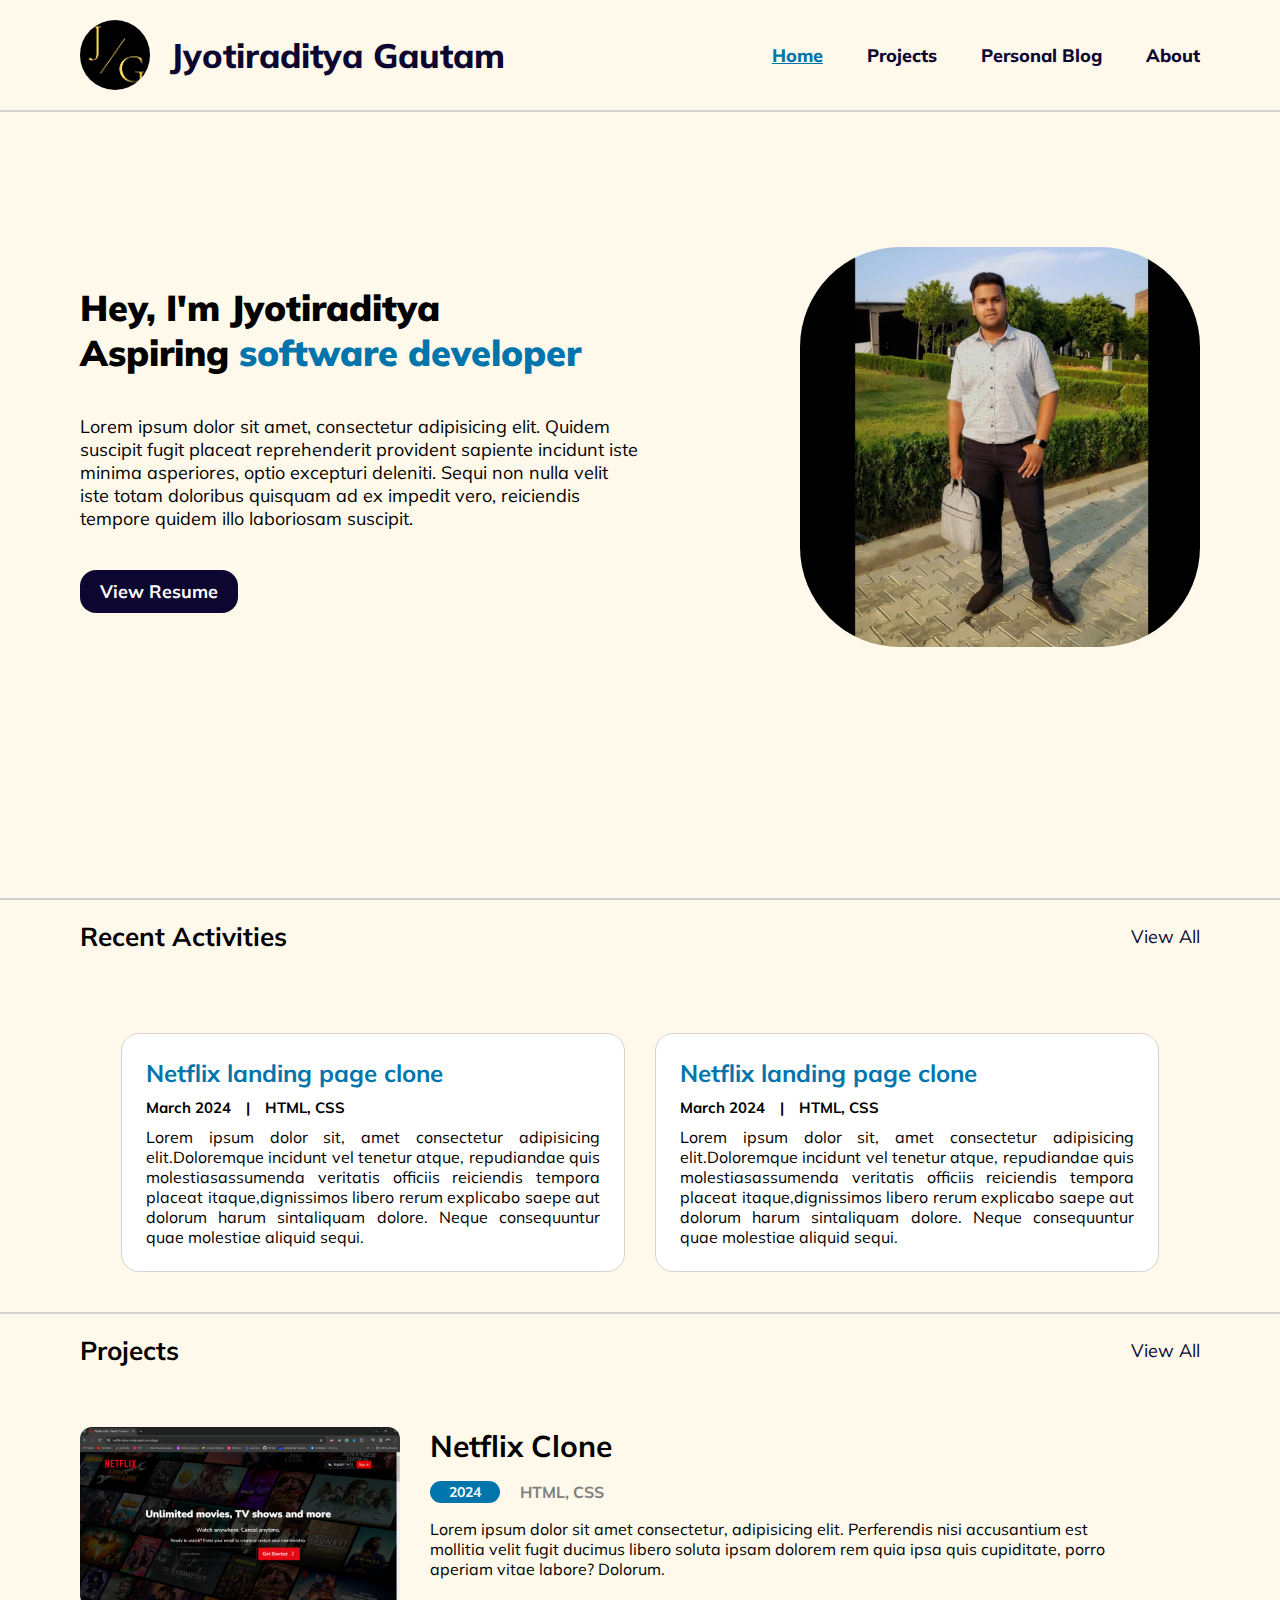
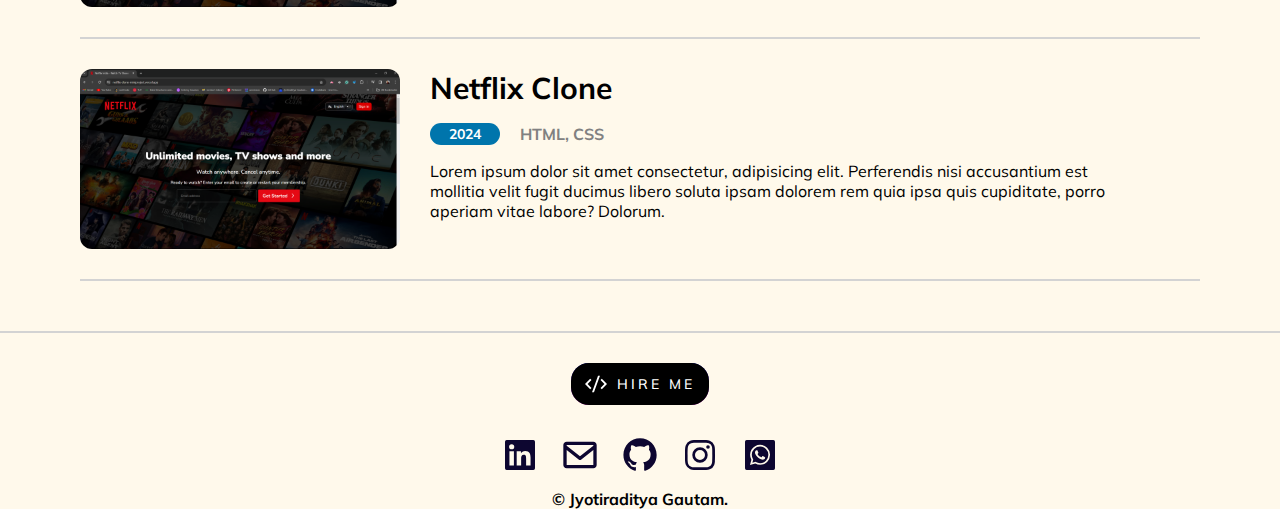
==== commit 75ca7b5f: "Ready for debugging" ====
--- a/index.html
+++ b/index.html
@@ -37,7 +37,7 @@
             </button>
         </div>
         <div class="desc-img">
-            <img src="/assets/self.jpg" alt="">
+            <img src="/assets/self.jpg" alt="" class="self-img">
         </div>
     </main>
     <div class="seperator">
--- a/style.css
+++ b/style.css
@@ -156,6 +156,9 @@
 .seperator,.project-container{
     padding: 20px 120px;
 }
+.project-container-projectpage{
+    padding: 40px 120px;
+}
 .seperator{
     display: flex;
     align-items: center;
@@ -169,6 +172,10 @@
 }
 
 .project-container img{
+    width: 320px;
+    border-radius: 12px;
+}
+.project-container-projectpage img{
     width: 320px;
     border-radius: 12px;
 }
@@ -208,7 +215,6 @@
 }
 .socials{
     border-top: 2px solid lightgray;
-
     display: flex;
     flex-direction: column;
     align-items: center;
@@ -346,4 +352,163 @@
 }
 .blog-share-icons:hover{
     fill: #0075ac;
+}
+
+/* Responsive queries */
+
+@media screen and (max-width:1400px) {
+    nav{
+        padding: 20px 80px;
+        font-size: 18px;
+    }
+    main{
+        padding: 0px 80px;
+    }
+    .info h1{
+        font-size: 36px;
+    }
+    .seperator,.project-container,.project-container-projectpage{
+        padding: 20px 80px;
+    }
+    .recent{
+        padding: 40px 80px;
+    }
+}
+@media screen and (max-width:1200px) {
+    nav{
+        padding: 20px 40px;
+        font-size: 16px;
+    }
+    nav .nav-name{
+        font-size: 20px;
+    }
+    .logo{
+        height: 40px;
+    }
+    .info{
+        width: 60%;
+        text-align: justify;
+    }
+    .info h1{
+        font-size: 36px;
+    }
+    .info p{
+        font-size: 16px;
+    }
+    .desc-img img{
+        width: 300px;
+        border-radius: 25%;
+    }
+    main{
+        padding: 0px 40px;
+    }
+    .seperator,.project-container,.project-container-projectpage{
+        padding: 20px 40px;
+    }
+    .recent{
+        padding: 40px 40px;
+    }
+    .project-desc p{
+        width: 100%;
+        text-align: justify                      ;
+    }
+}
+@media screen and (max-width:936px) {
+    nav{
+        padding: 20px 20px;
+        font-size: 16px;
+    }
+    nav .nav-name{
+        font-size: 16px;
+    }
+    .nav-items{
+        gap: 20px;
+    }
+    .logo{
+        height: 40px;
+    }
+    .info{
+        width: 60%;
+        text-align: justify;
+    }
+    .info h1{
+        font-size: 26px;
+    }
+    .info p{
+        font-size: 14px;
+    }
+    .desc-img img{
+        width: 250px;
+        border-radius: 40%;
+    }
+    main{
+        padding: 0px 20px;
+    }
+    .seperator,.project-container,.project-container-projectpage{
+        padding: 20px 20px;
+    }
+    .recent{
+        padding: 40px 20px;
+    }
+    .project-desc p{
+        width: 100%;
+        text-align: justify                      ;
+    }
+    .resume-btn{
+        padding: 10px 10px;
+        font-size: 14px;
+    }
+    .post-content h3,.blog-content h3{
+        font-size: 18px;
+        margin-bottom: 10px;
+    }
+    .details{
+        font-size: 16px;
+    }
+    .project-content{
+        flex-direction: column;
+    }
+    .project-content img{
+        width: 100%;
+    }
+}
+@media screen and (max-width:680px){
+    .logo,.nav-name{
+        display: none;
+    }
+    nav{
+        justify-content: center;
+        position: static;
+    }
+    main{               
+        margin: 10px 0px;
+        padding: 10px;
+        flex-direction: column;
+    }
+    .info{
+        width: 80%;
+    }
+    .info h1{
+        font-size: 24px;
+    }
+    .desc-img{
+        width: 80%;
+        margin-bottom: 50px;
+        display: flex;
+        align-items: center;
+        justify-content: space-evenly;
+    }
+    .desc-img img{
+        width: 80%;
+        border-radius: 50%;
+    }
+    .posts{
+        flex-direction: column;
+    }
+    .post-content{
+        width: 100%;
+    }
+    main{
+        border: none;
+    }
 }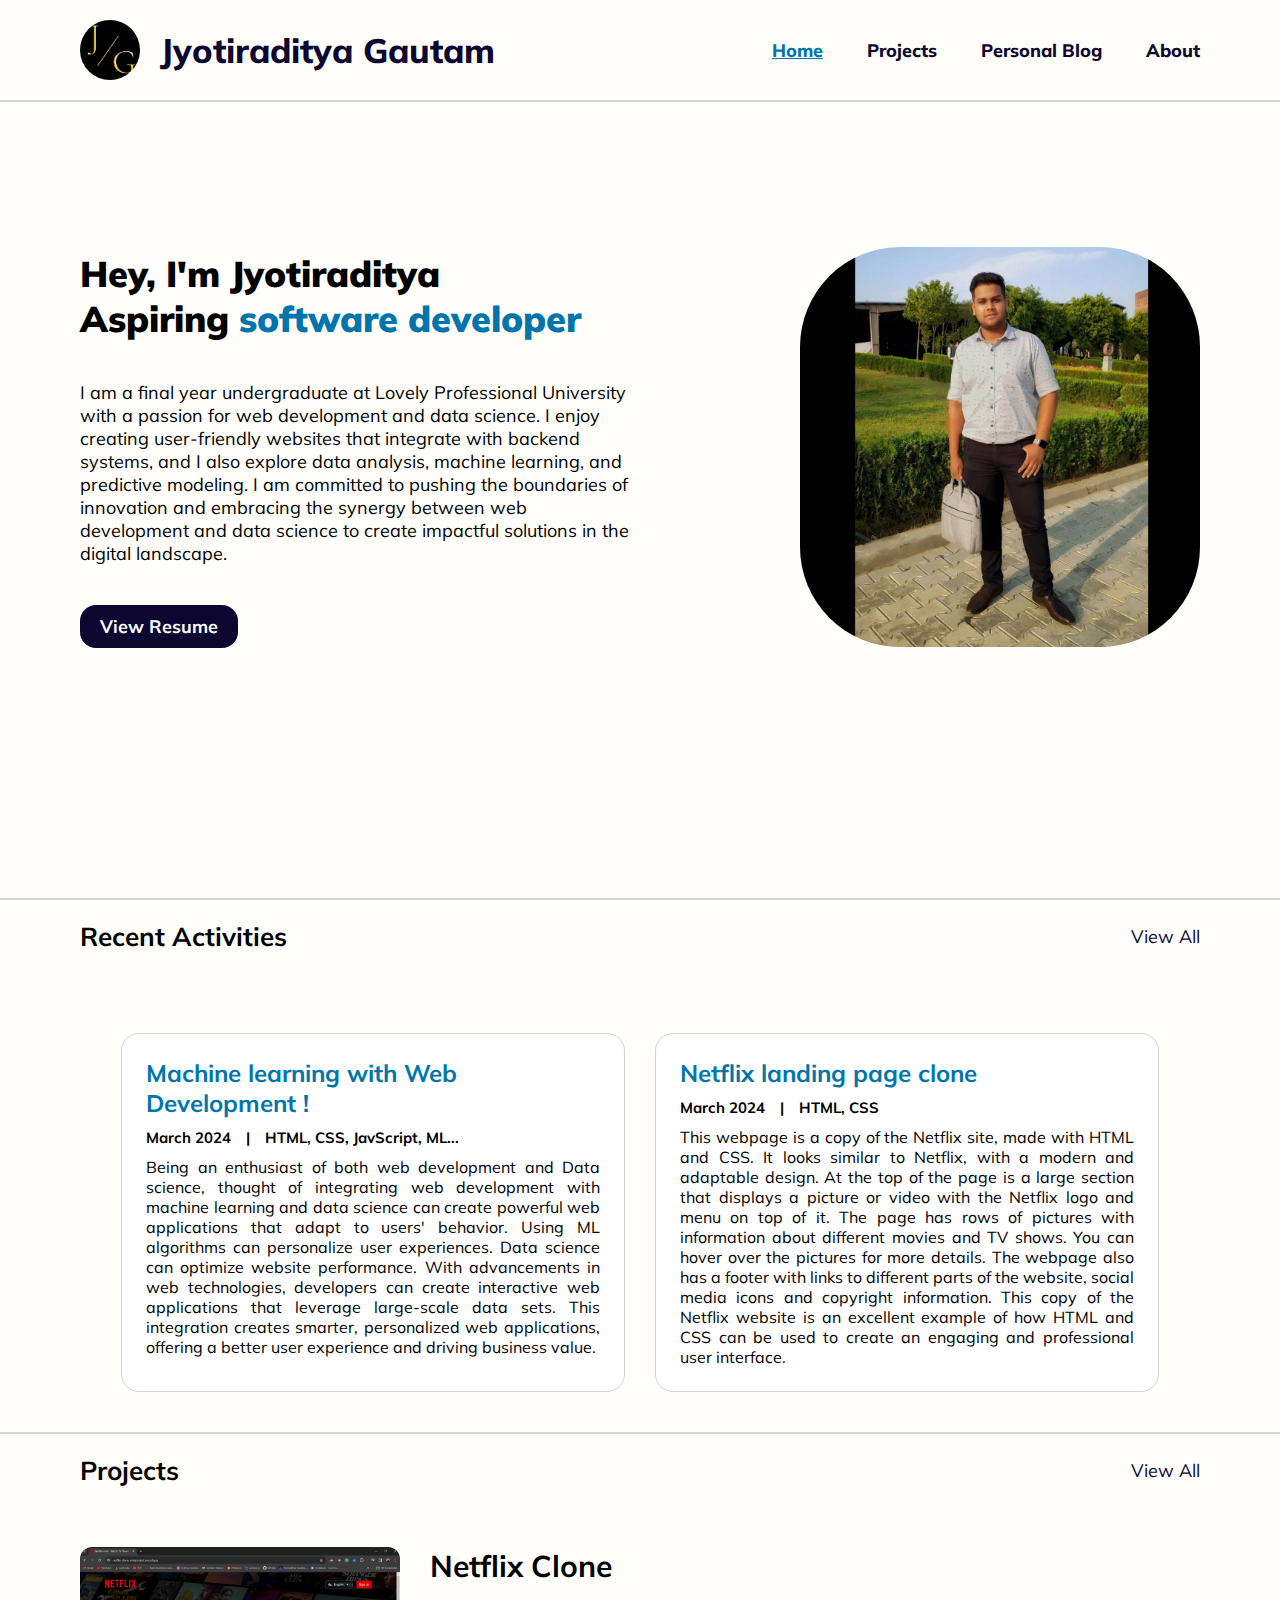
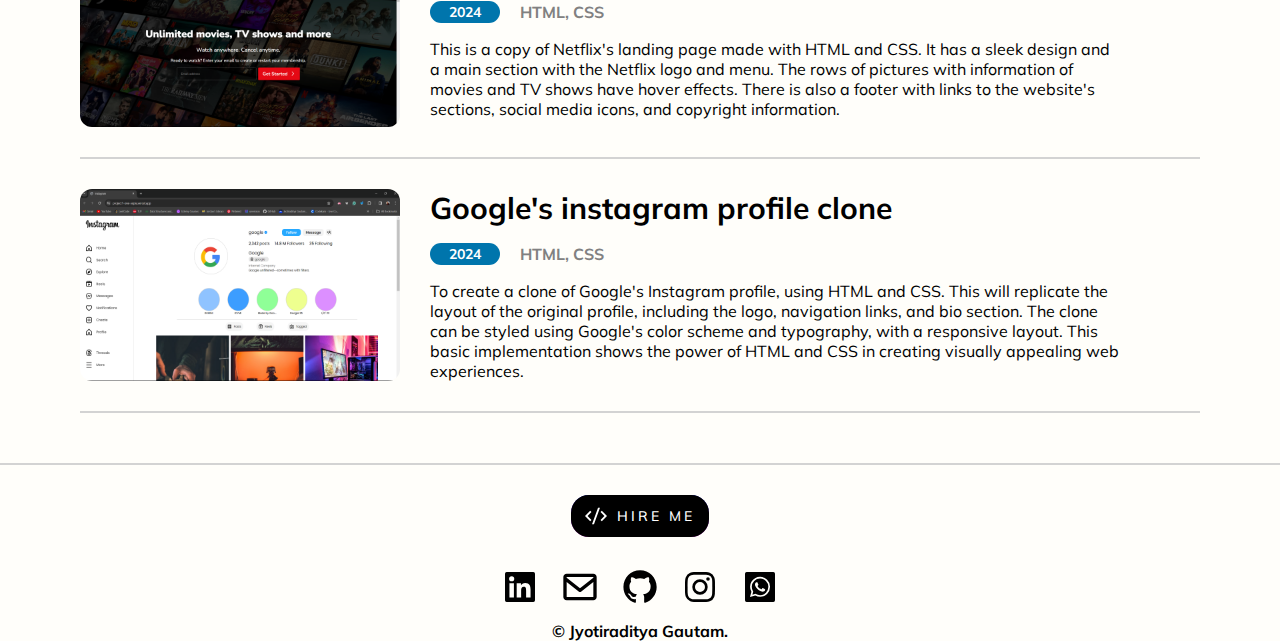
==== commit 527d6fbb: "UPdated the info and added sections and images" ====
--- a/index.html
+++ b/index.html
@@ -30,11 +30,13 @@
                 Aspiring <span class="title">software developer</span>
             </h1>
             <p>
-                Lorem ipsum dolor sit amet, consectetur adipisicing elit. Quidem suscipit fugit placeat reprehenderit provident sapiente incidunt iste minima asperiores, optio excepturi deleniti. Sequi non nulla velit iste totam doloribus quisquam ad ex impedit vero, reiciendis tempore quidem illo laboriosam suscipit.
+                I am a final year undergraduate at Lovely Professional University with a passion for web development and data science. I enjoy creating user-friendly websites that integrate with backend systems, and I also explore data analysis, machine learning, and predictive modeling. I am committed to pushing the boundaries of innovation and embracing the synergy between web development and data science to create impactful solutions in the digital landscape.
             </p>
-            <button class="resume-btn">
-                View Resume
-            </button>
+            <a href="https://drive.google.com/file/d/1vKI4GI71bSAP-erOUuPCCVqHHoG929ma/view?usp=sharing" target="_blank">
+                <button class="resume-btn">
+                    View Resume
+                </button>
+            </a>
         </div>
         <div class="desc-img">
             <img src="/assets/self.jpg" alt="" class="self-img">
@@ -50,15 +52,15 @@
         <div class="posts">
             <div class="post-content">
                 <h3>
-                    Netflix landing page clone
+                    Machine learning with Web Development !
                 </h3>
                 <div class="details">
                     <h5>March 2024</h5>
                     <h5>|</h5>
-                    <h5>HTML, CSS</h5>
+                    <h5>HTML, CSS, JavScript, ML...</h5>
                 </div>
                 <p>
-                    Lorem ipsum dolor sit, amet consectetur adipisicing elit.Doloremque incidunt vel tenetur atque, repudiandae quis molestiasassumenda veritatis officiis reiciendis tempora placeat itaque,dignissimos libero rerum explicabo saepe aut dolorum harum sintaliquam dolore. Neque consequuntur quae molestiae aliquid sequi.
+                    Being an enthusiast of both web development and Data science, thought of integrating web development with machine learning and data science can create powerful web applications that adapt to users' behavior. Using ML algorithms can personalize user experiences. Data science can optimize website performance. With advancements in web technologies, developers can create interactive web applications that leverage large-scale data sets. This integration creates smarter, personalized web applications, offering a better user experience and driving business value.
                 </p>
             </div>
             <div class="post-content">
@@ -71,7 +73,7 @@
                     <h5>HTML, CSS</h5>
                 </div>
                 <p>
-                    Lorem ipsum dolor sit, amet consectetur adipisicing elit.Doloremque incidunt vel tenetur atque, repudiandae quis molestiasassumenda veritatis officiis reiciendis tempora placeat itaque,dignissimos libero rerum explicabo saepe aut dolorum harum sintaliquam dolore. Neque consequuntur quae molestiae aliquid sequi.
+                    This webpage is a copy of the Netflix site, made with HTML and CSS. It looks similar to Netflix, with a modern and adaptable design. At the top of the page is a large section that displays a picture or video with the Netflix logo and menu on top of it. The page has rows of pictures with information about different movies and TV shows. You can hover over the pictures for more details. The webpage also has a footer with links to different parts of the website, social media icons and copyright information. This copy of the Netflix website is an excellent example of how HTML and CSS can be used to create an engaging and professional user interface.
                 </p>
             </div>
         </div>
@@ -90,38 +92,40 @@
                     <h4>HTML, CSS</h4>
                 </div>
                 <p>
-                    Lorem ipsum dolor sit amet consectetur, adipisicing elit. Perferendis nisi accusantium est mollitia velit fugit ducimus libero soluta ipsam dolorem rem quia ipsa quis cupiditate, porro aperiam vitae labore? Dolorum.
+                    This is a copy of Netflix's landing page made with HTML and CSS. It has a sleek design and a main section with the Netflix logo and menu. The rows of pictures with information of movies and TV shows have hover effects. There is also a footer with links to the website's sections, social media icons, and copyright information.
                 </p>
             </div>
         </div>
         <div class="project-content">
-            <img src="/assets/netflix-ss.png" alt="">
+            <img src="/assets/google-ig-ss.png" alt="">
             <div class="project-desc">
-                <h3>Netflix Clone</h3>
+                <h3>Google's instagram profile clone</h3>
                 <div class="project-info">
                     <div class="year">2024</div>
                     <h4>HTML, CSS</h4>
                 </div>
                 <p>
-                    Lorem ipsum dolor sit amet consectetur, adipisicing elit. Perferendis nisi accusantium est mollitia velit fugit ducimus libero soluta ipsam dolorem rem quia ipsa quis cupiditate, porro aperiam vitae labore? Dolorum.
+                    To create a clone of Google's Instagram profile, using HTML and CSS. This will replicate the layout of the original profile, including the logo, navigation links, and bio section. The clone can be styled using Google's color scheme and typography, with a responsive layout. This basic implementation shows the power of HTML and CSS in creating visually appealing web experiences.
                 </p>
             </div>
         </div>
     </div>
     <footer>
         <div class="socials">
-            <button class="hire-btn">
-                <span>
-                    <svg viewBox="0 0 24 24" xmlns="http://www.w3.org/2000/svg"><path d="M0 0h24v24H0z" fill="none"></path><path d="M24 12l-5.657 5.657-1.414-1.414L21.172 12l-4.243-4.243 1.414-1.414L24 12zM2.828 12l4.243 4.243-1.414 1.414L0 12l5.657-5.657L7.07 7.757 2.828 12zm6.96 9H7.66l6.552-18h2.128L9.788 21z" fill="currentColor"></path></svg>
-                    HIRE ME
-                </span>
-            </button>
+            <a href="mailto:jyotiradi   tyagautam@gmail.com">
+                <button class="hire-btn">
+                    <span>
+                        <svg viewBox="0 0 24 24" xmlns="http://www.w3.org/2000/svg"><path d="M0 0h24v24H0z" fill="none"></path><path d="M24 12l-5.657 5.657-1.414-1.414L21.172 12l-4.243-4.243 1.414-1.414L24 12zM2.828 12l4.243 4.243-1.414 1.414L0 12l5.657-5.657L7.07 7.757 2.828 12zm6.96 9H7.66l6.552-18h2.128L9.788 21z" fill="currentColor"></path></svg>
+                        HIRE ME
+                    </span>
+                </button>
+            </a>
             <div class="links">
-                <a href="https://www.linkedin.com/in/jyotiraditya1924/" target="_blank"><svg xmlns="http://www.w3.org/2000/svg" width="40" height="40" viewBox="0 0 24 24" style="fill: #0D0630"><path d="M20 3H4a1 1 0 0 0-1 1v16a1 1 0 0 0 1 1h16a1 1 0 0 0 1-1V4a1 1 0 0 0-1-1zM8.339 18.337H5.667v-8.59h2.672v8.59zM7.003 8.574a1.548 1.548 0 1 1 0-3.096 1.548 1.548 0 0 1 0 3.096zm11.335 9.763h-2.669V14.16c0-.996-.018-2.277-1.388-2.277-1.39 0-1.601 1.086-1.601 2.207v4.248h-2.667v-8.59h2.56v1.174h.037c.355-.675 1.227-1.387 2.524-1.387 2.704 0 3.203 1.778 3.203 4.092v4.71z"></path></svg></a>
-                <a href="mailto:jyotiradityagautam@gmail.com"><svg xmlns="http://www.w3.org/2000/svg" width="40" height="40" viewBox="0 0 24 24" style="fill: #0D0630"><path d="M20 4H4c-1.103 0-2 .897-2 2v12c0 1.103.897 2 2 2h16c1.103 0 2-.897 2-2V6c0-1.103-.897-2-2-2zm0 2v.511l-8 6.223-8-6.222V6h16zM4 18V9.044l7.386 5.745a.994.994 0 0 0 1.228 0L20 9.044 20.002 18H4z"></path></svg></a>
-                <a href="https://github.com/Jyotir-1924" target="_blank"><svg xmlns="http://www.w3.org/2000/svg" width="40" height="40" viewBox="0 0 24 24" style="fill: #0D0630"><path fill-rule="evenodd" clip-rule="evenodd" d="M12.026 2c-5.509 0-9.974 4.465-9.974 9.974 0 4.406 2.857 8.145 6.821 9.465.499.09.679-.217.679-.481 0-.237-.008-.865-.011-1.696-2.775.602-3.361-1.338-3.361-1.338-.452-1.152-1.107-1.459-1.107-1.459-.905-.619.069-.605.069-.605 1.002.07 1.527 1.028 1.527 1.028.89 1.524 2.336 1.084 2.902.829.091-.645.351-1.085.635-1.334-2.214-.251-4.542-1.107-4.542-4.93 0-1.087.389-1.979 1.024-2.675-.101-.253-.446-1.268.099-2.64 0 0 .837-.269 2.742 1.021a9.582 9.582 0 0 1 2.496-.336 9.554 9.554 0 0 1 2.496.336c1.906-1.291 2.742-1.021 2.742-1.021.545 1.372.203 2.387.099 2.64.64.696 1.024 1.587 1.024 2.675 0 3.833-2.33 4.675-4.552 4.922.355.308.675.916.675 1.846 0 1.334-.012 2.41-.012 2.737 0 .267.178.577.687.479C19.146 20.115 22 16.379 22 11.974 22 6.465 17.535 2 12.026 2z"></path></svg></a>
-                <a href="https://www.instagram.com/jyotir.aditya.gautam/" target="_blank"><svg xmlns="http://www.w3.org/2000/svg" width="40" height="40" viewBox="0 0 24 24" style="fill: #0D0630"><path d="M11.999 7.377a4.623 4.623 0 1 0 0 9.248 4.623 4.623 0 0 0 0-9.248zm0 7.627a3.004 3.004 0 1 1 0-6.008 3.004 3.004 0 0 1 0 6.008z"></path><circle cx="16.806" cy="7.207" r="1.078"></circle><path d="M20.533 6.111A4.605 4.605 0 0 0 17.9 3.479a6.606 6.606 0 0 0-2.186-.42c-.963-.042-1.268-.054-3.71-.054s-2.755 0-3.71.054a6.554 6.554 0 0 0-2.184.42 4.6 4.6 0 0 0-2.633 2.632 6.585 6.585 0 0 0-.419 2.186c-.043.962-.056 1.267-.056 3.71 0 2.442 0 2.753.056 3.71.015.748.156 1.486.419 2.187a4.61 4.61 0 0 0 2.634 2.632 6.584 6.584 0 0 0 2.185.45c.963.042 1.268.055 3.71.055s2.755 0 3.71-.055a6.615 6.615 0 0 0 2.186-.419 4.613 4.613 0 0 0 2.633-2.633c.263-.7.404-1.438.419-2.186.043-.962.056-1.267.056-3.71s0-2.753-.056-3.71a6.581 6.581 0 0 0-.421-2.217zm-1.218 9.532a5.043 5.043 0 0 1-.311 1.688 2.987 2.987 0 0 1-1.712 1.711 4.985 4.985 0 0 1-1.67.311c-.95.044-1.218.055-3.654.055-2.438 0-2.687 0-3.655-.055a4.96 4.96 0 0 1-1.669-.311 2.985 2.985 0 0 1-1.719-1.711 5.08 5.08 0 0 1-.311-1.669c-.043-.95-.053-1.218-.053-3.654 0-2.437 0-2.686.053-3.655a5.038 5.038 0 0 1 .311-1.687c.305-.789.93-1.41 1.719-1.712a5.01 5.01 0 0 1 1.669-.311c.951-.043 1.218-.055 3.655-.055s2.687 0 3.654.055a4.96 4.96 0 0 1 1.67.311 2.991 2.991 0 0 1 1.712 1.712 5.08 5.08 0 0 1 .311 1.669c.043.951.054 1.218.054 3.655 0 2.436 0 2.698-.043 3.654h-.011z"></path></svg></a>
-                <a href="https://wa.me/916202332407/?text=Hey%20Jyotiraditya%21%20I%20would%20like%20to%20connect%20with%20you." target="_blank"><svg xmlns="http://www.w3.org/2000/svg" width="40" height="40" viewBox="0 0 24 24" style="fill: #0D0630"><path d="M12.043 6.925a4.985 4.985 0 0 0-4.98 4.979c-.001.94.263 1.856.761 2.649l.118.188-.503 1.837 1.885-.494.181.108a4.97 4.97 0 0 0 2.535.693h.001a4.986 4.986 0 0 0 4.979-4.978 4.946 4.946 0 0 0-1.456-3.522 4.946 4.946 0 0 0-3.521-1.46zm2.928 7.118c-.125.35-.723.668-1.01.711a2.044 2.044 0 0 1-.943-.059 8.51 8.51 0 0 1-.853-.315c-1.502-.648-2.482-2.159-2.558-2.26-.074-.1-.61-.812-.61-1.548 0-.737.386-1.099.523-1.249a.552.552 0 0 1 .4-.186c.1 0 .199.001.287.005.092.004.215-.035.336.257.125.3.425 1.036.462 1.111.037.074.062.162.013.262-.05.101-.074.162-.15.25-.074.088-.157.195-.224.263-.075.074-.153.155-.066.305.088.149.388.64.832 1.037.572.51 1.055.667 1.204.743.15.074.237.063.325-.038.087-.101.374-.437.474-.586.1-.15.199-.125.337-.076.137.051.873.412 1.022.487.148.074.249.112.287.175.036.062.036.361-.088.711z"></path><path d="M20 3H4a1 1 0 0 0-1 1v16a1 1 0 0 0 1 1h16a1 1 0 0 0 1-1V4a1 1 0 0 0-1-1zm-7.96 14.896h-.002a5.98 5.98 0 0 1-2.862-.729L6 18l.85-3.104a5.991 5.991 0 0 1 5.19-8.983 5.95 5.95 0 0 1 4.238 1.757 5.95 5.95 0 0 1 1.751 4.237 5.998 5.998 0 0 1-5.989 5.989z"></path></svg></a>
+                <a href="https://www.linkedin.com/in/jyotiraditya1924/" target="_blank"><svg xmlns="http://www.w3.org/2000/svg" class="linked-in" width="40" height="40" viewBox="0 0 24 24" ><path d="M20 3H4a1 1 0 0 0-1 1v16a1 1 0 0 0 1 1h16a1 1 0 0 0 1-1V4a1 1 0 0 0-1-1zM8.339 18.337H5.667v-8.59h2.672v8.59zM7.003 8.574a1.548 1.548 0 1 1 0-3.096 1.548 1.548 0 0 1 0 3.096zm11.335 9.763h-2.669V14.16c0-.996-.018-2.277-1.388-2.277-1.39 0-1.601 1.086-1.601 2.207v4.248h-2.667v-8.59h2.56v1.174h.037c.355-.675 1.227-1.387 2.524-1.387 2.704 0 3.203 1.778 3.203 4.092v4.71z"></path></svg></a>
+                <a href="mailto:jyotiradityagautam@gmail.com"><svg xmlns="http://www.w3.org/2000/svg" class="gmail" width="40" height="40" viewBox="0 0 24 24"><path d="M20 4H4c-1.103 0-2 .897-2 2v12c0 1.103.897 2 2 2h16c1.103 0 2-.897 2-2V6c0-1.103-.897-2-2-2zm0 2v.511l-8 6.223-8-6.222V6h16zM4 18V9.044l7.386 5.745a.994.994 0 0 0 1.228 0L20 9.044 20.002 18H4z"></path></svg></a>
+                <a href="https://github.com/Jyotir-1924" target="_blank"><svg xmlns="http://www.w3.org/2000/svg" class="github" width="40" height="40" viewBox="0 0 24 24" ><path fill-rule="evenodd" clip-rule="evenodd" d="M12.026 2c-5.509 0-9.974 4.465-9.974 9.974 0 4.406 2.857 8.145 6.821 9.465.499.09.679-.217.679-.481 0-.237-.008-.865-.011-1.696-2.775.602-3.361-1.338-3.361-1.338-.452-1.152-1.107-1.459-1.107-1.459-.905-.619.069-.605.069-.605 1.002.07 1.527 1.028 1.527 1.028.89 1.524 2.336 1.084 2.902.829.091-.645.351-1.085.635-1.334-2.214-.251-4.542-1.107-4.542-4.93 0-1.087.389-1.979 1.024-2.675-.101-.253-.446-1.268.099-2.64 0 0 .837-.269 2.742 1.021a9.582 9.582 0 0 1 2.496-.336 9.554 9.554 0 0 1 2.496.336c1.906-1.291 2.742-1.021 2.742-1.021.545 1.372.203 2.387.099 2.64.64.696 1.024 1.587 1.024 2.675 0 3.833-2.33 4.675-4.552 4.922.355.308.675.916.675 1.846 0 1.334-.012 2.41-.012 2.737 0 .267.178.577.687.479C19.146 20.115 22 16.379 22 11.974 22 6.465 17.535 2 12.026 2z"></path></svg></a>
+                <a href="https://www.instagram.com/jyotir.aditya.gautam/" target="_blank"><svg xmlns="http://www.w3.org/2000/svg" class="instagram" width="40" height="40" viewBox="0 0 24 24" ><path d="M11.999 7.377a4.623 4.623 0 1 0 0 9.248 4.623 4.623 0 0 0 0-9.248zm0 7.627a3.004 3.004 0 1 1 0-6.008 3.004 3.004 0 0 1 0 6.008z"></path><circle cx="16.806" cy="7.207" r="1.078"></circle><path d="M20.533 6.111A4.605 4.605 0 0 0 17.9 3.479a6.606 6.606 0 0 0-2.186-.42c-.963-.042-1.268-.054-3.71-.054s-2.755 0-3.71.054a6.554 6.554 0 0 0-2.184.42 4.6 4.6 0 0 0-2.633 2.632 6.585 6.585 0 0 0-.419 2.186c-.043.962-.056 1.267-.056 3.71 0 2.442 0 2.753.056 3.71.015.748.156 1.486.419 2.187a4.61 4.61 0 0 0 2.634 2.632 6.584 6.584 0 0 0 2.185.45c.963.042 1.268.055 3.71.055s2.755 0 3.71-.055a6.615 6.615 0 0 0 2.186-.419 4.613 4.613 0 0 0 2.633-2.633c.263-.7.404-1.438.419-2.186.043-.962.056-1.267.056-3.71s0-2.753-.056-3.71a6.581 6.581 0 0 0-.421-2.217zm-1.218 9.532a5.043 5.043 0 0 1-.311 1.688 2.987 2.987 0 0 1-1.712 1.711 4.985 4.985 0 0 1-1.67.311c-.95.044-1.218.055-3.654.055-2.438 0-2.687 0-3.655-.055a4.96 4.96 0 0 1-1.669-.311 2.985 2.985 0 0 1-1.719-1.711 5.08 5.08 0 0 1-.311-1.669c-.043-.95-.053-1.218-.053-3.654 0-2.437 0-2.686.053-3.655a5.038 5.038 0 0 1 .311-1.687c.305-.789.93-1.41 1.719-1.712a5.01 5.01 0 0 1 1.669-.311c.951-.043 1.218-.055 3.655-.055s2.687 0 3.654.055a4.96 4.96 0 0 1 1.67.311 2.991 2.991 0 0 1 1.712 1.712 5.08 5.08 0 0 1 .311 1.669c.043.951.054 1.218.054 3.655 0 2.436 0 2.698-.043 3.654h-.011z"></path></svg></a>
+                <a href="https://wa.me/916202332407/?text=Hey%20Jyotiraditya%21%20I%20would%20like%20to%20connect%20with%20you." target="_blank"><svg xmlns="http://www.w3.org/2000/svg" class="whatsapp" width="40" height="40" viewBox="0 0 24 24"><path d="M12.043 6.925a4.985 4.985 0 0 0-4.98 4.979c-.001.94.263 1.856.761 2.649l.118.188-.503 1.837 1.885-.494.181.108a4.97 4.97 0 0 0 2.535.693h.001a4.986 4.986 0 0 0 4.979-4.978 4.946 4.946 0 0 0-1.456-3.522 4.946 4.946 0 0 0-3.521-1.46zm2.928 7.118c-.125.35-.723.668-1.01.711a2.044 2.044 0 0 1-.943-.059 8.51 8.51 0 0 1-.853-.315c-1.502-.648-2.482-2.159-2.558-2.26-.074-.1-.61-.812-.61-1.548 0-.737.386-1.099.523-1.249a.552.552 0 0 1 .4-.186c.1 0 .199.001.287.005.092.004.215-.035.336.257.125.3.425 1.036.462 1.111.037.074.062.162.013.262-.05.101-.074.162-.15.25-.074.088-.157.195-.224.263-.075.074-.153.155-.066.305.088.149.388.64.832 1.037.572.51 1.055.667 1.204.743.15.074.237.063.325-.038.087-.101.374-.437.474-.586.1-.15.199-.125.337-.076.137.051.873.412 1.022.487.148.074.249.112.287.175.036.062.036.361-.088.711z"></path><path d="M20 3H4a1 1 0 0 0-1 1v16a1 1 0 0 0 1 1h16a1 1 0 0 0 1-1V4a1 1 0 0 0-1-1zm-7.96 14.896h-.002a5.98 5.98 0 0 1-2.862-.729L6 18l.85-3.104a5.991 5.991 0 0 1 5.19-8.983 5.95 5.95 0 0 1 4.238 1.757 5.95 5.95 0 0 1 1.751 4.237 5.998 5.998 0 0 1-5.989 5.989z"></path></svg></a>
             </div>
             <p> &#169 Jyotiraditya Gautam.</p>
         </div>
--- a/style.css
+++ b/style.css
@@ -12,7 +12,7 @@
     color: white;
 }
 body{
-    background-color: #fff9eb;
+    background-color: #fffefa;
 }
 
 nav a{
@@ -31,10 +31,10 @@
     border-bottom: 2px solid lightgray;
     position: fixed;
     z-index: 10;
-    background-color: #fff9eb;
+    background-color: #fffefa;
 }
 .logo{
-    height: 70px;
+    height: 60px;
     border-radius: 50%;
 }
 
@@ -288,7 +288,7 @@
     color: #0D0630;
 }
 .project-title a{
-    text-decoration: none;
+    text-decoration: underline  ;
     font-size: 30px;
     font-weight: 700;
     color: #0D0630;
@@ -306,7 +306,7 @@
 }
 .blog-title a{
     margin-bottom: 20px;
-    text-decoration: none;
+    text-decoration: underline;
     font-size: 30px;
     font-weight: 600;
     color: #0D0630;
@@ -353,6 +353,21 @@
 .blog-share-icons:hover{
     fill: #0075ac;
 }
+.linked-in:hover{
+    fill: #0075ac;
+}
+.gmail:hover{
+    fill: #d60000;
+}
+.github:hover{
+    fill: #000000;
+}
+.instagram:hover{
+    fill: #ef63ff;
+}
+.whatsapp:hover{
+    fill: #00ac3c;
+}
 
 /* Responsive queries */
 
@@ -452,7 +467,7 @@
     }
     .project-desc p{
         width: 100%;
-        text-align: justify                      ;
+        text-align: justify;
     }
     .resume-btn{
         padding: 10px 10px;
@@ -510,5 +525,6 @@
     }
     main{
         border: none;
+        margin-bottom: 150px;
     }
 }